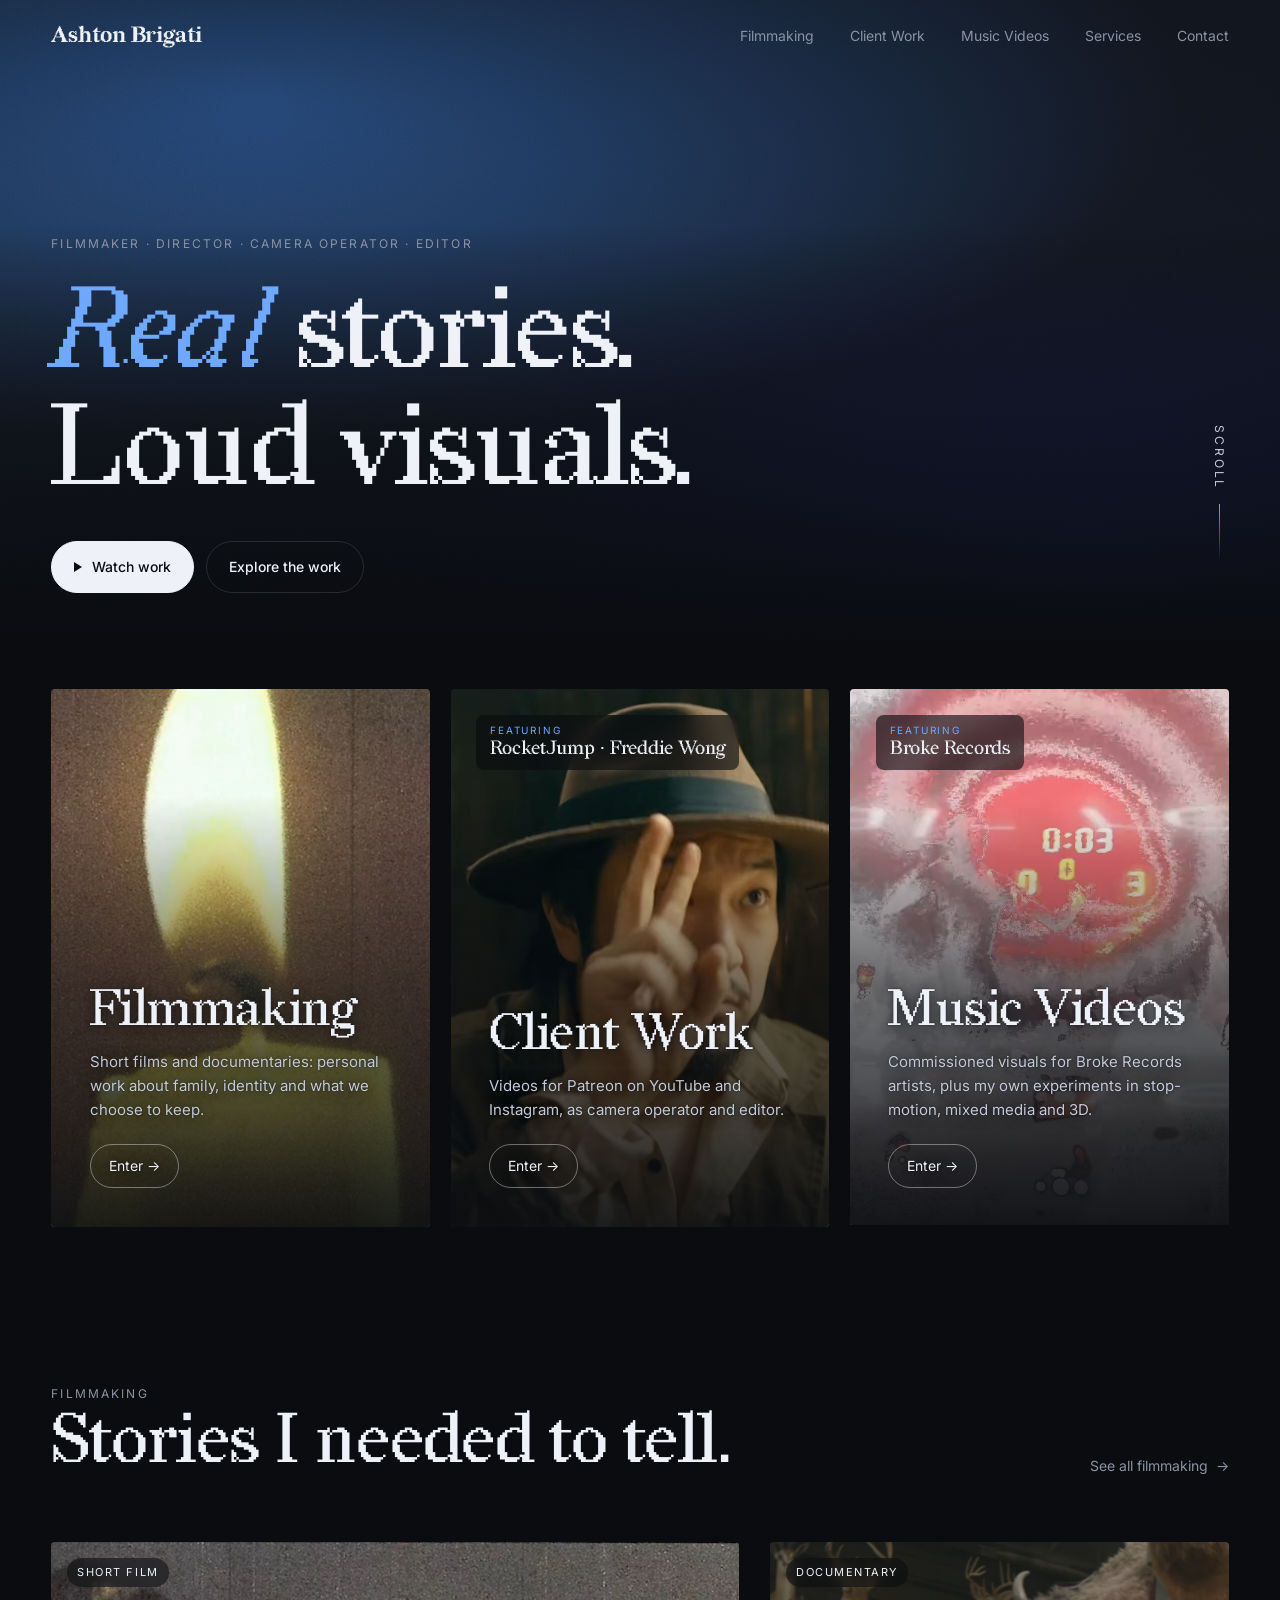
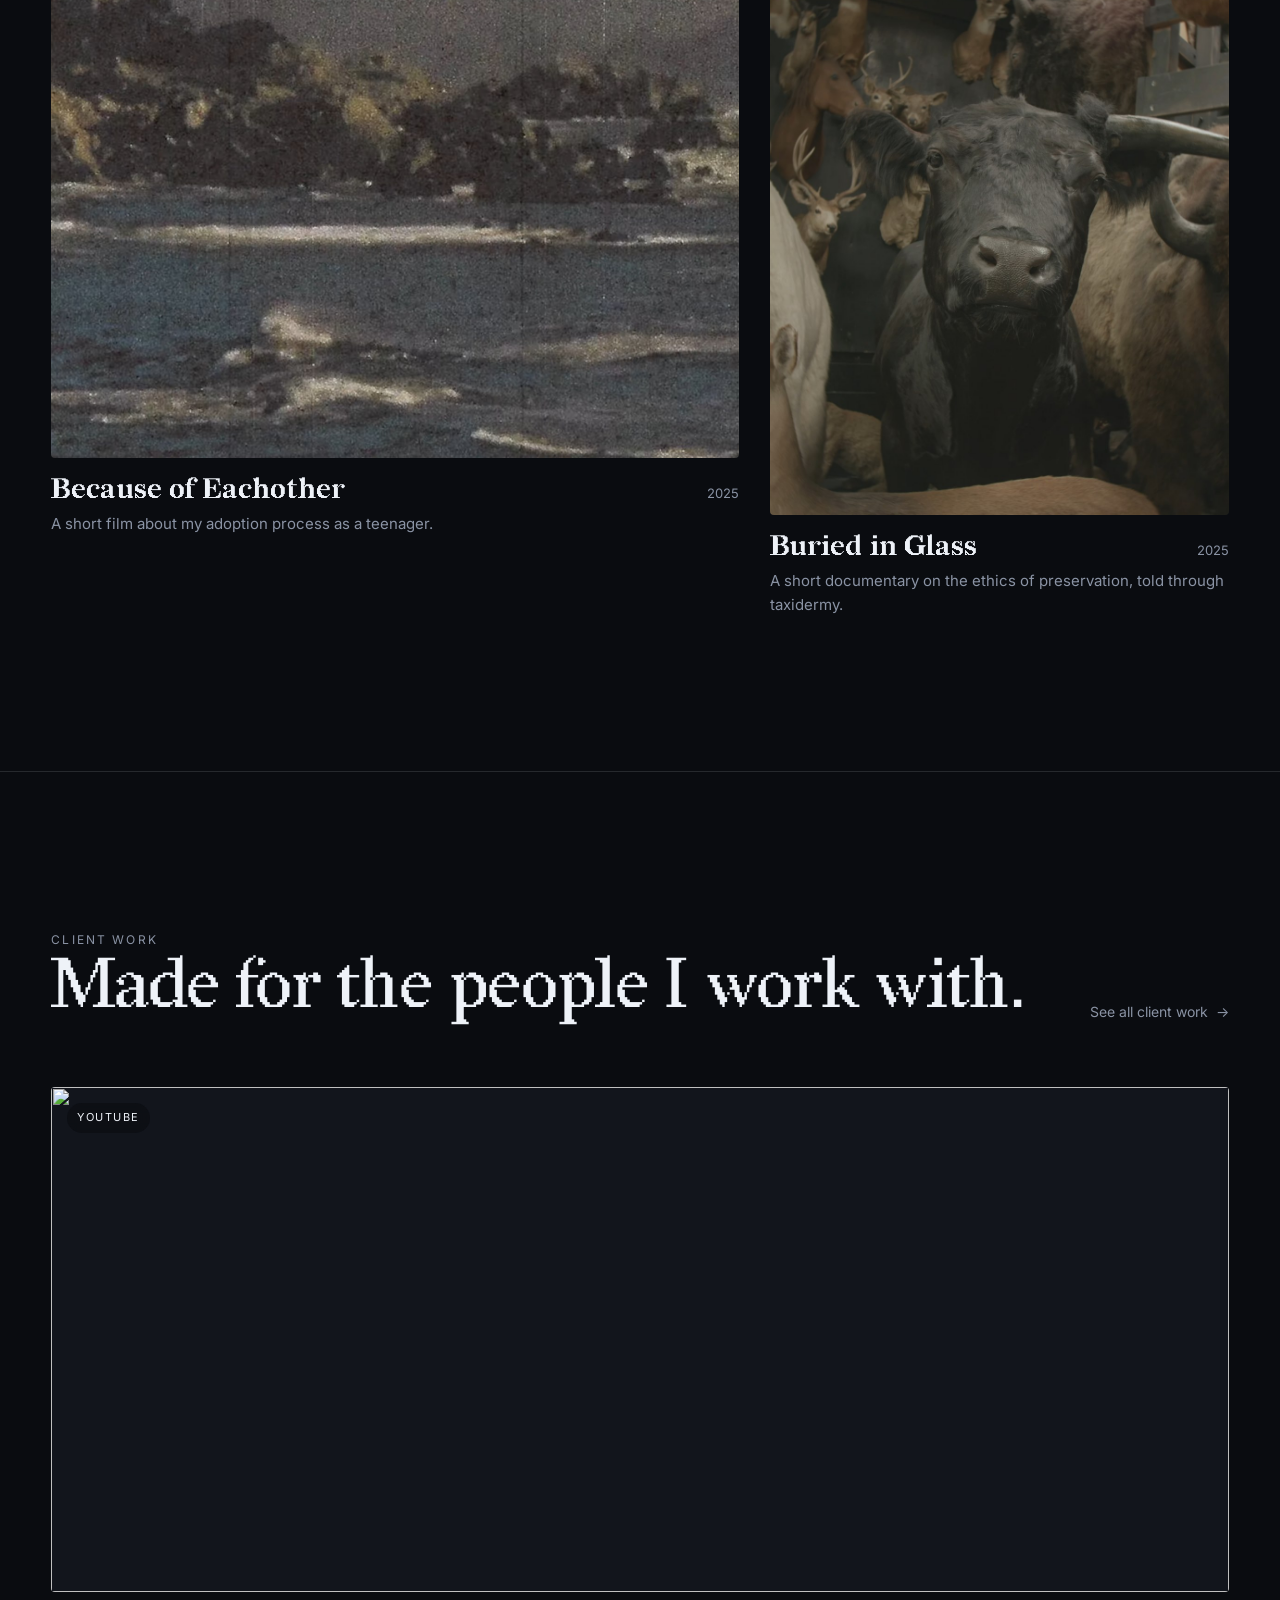
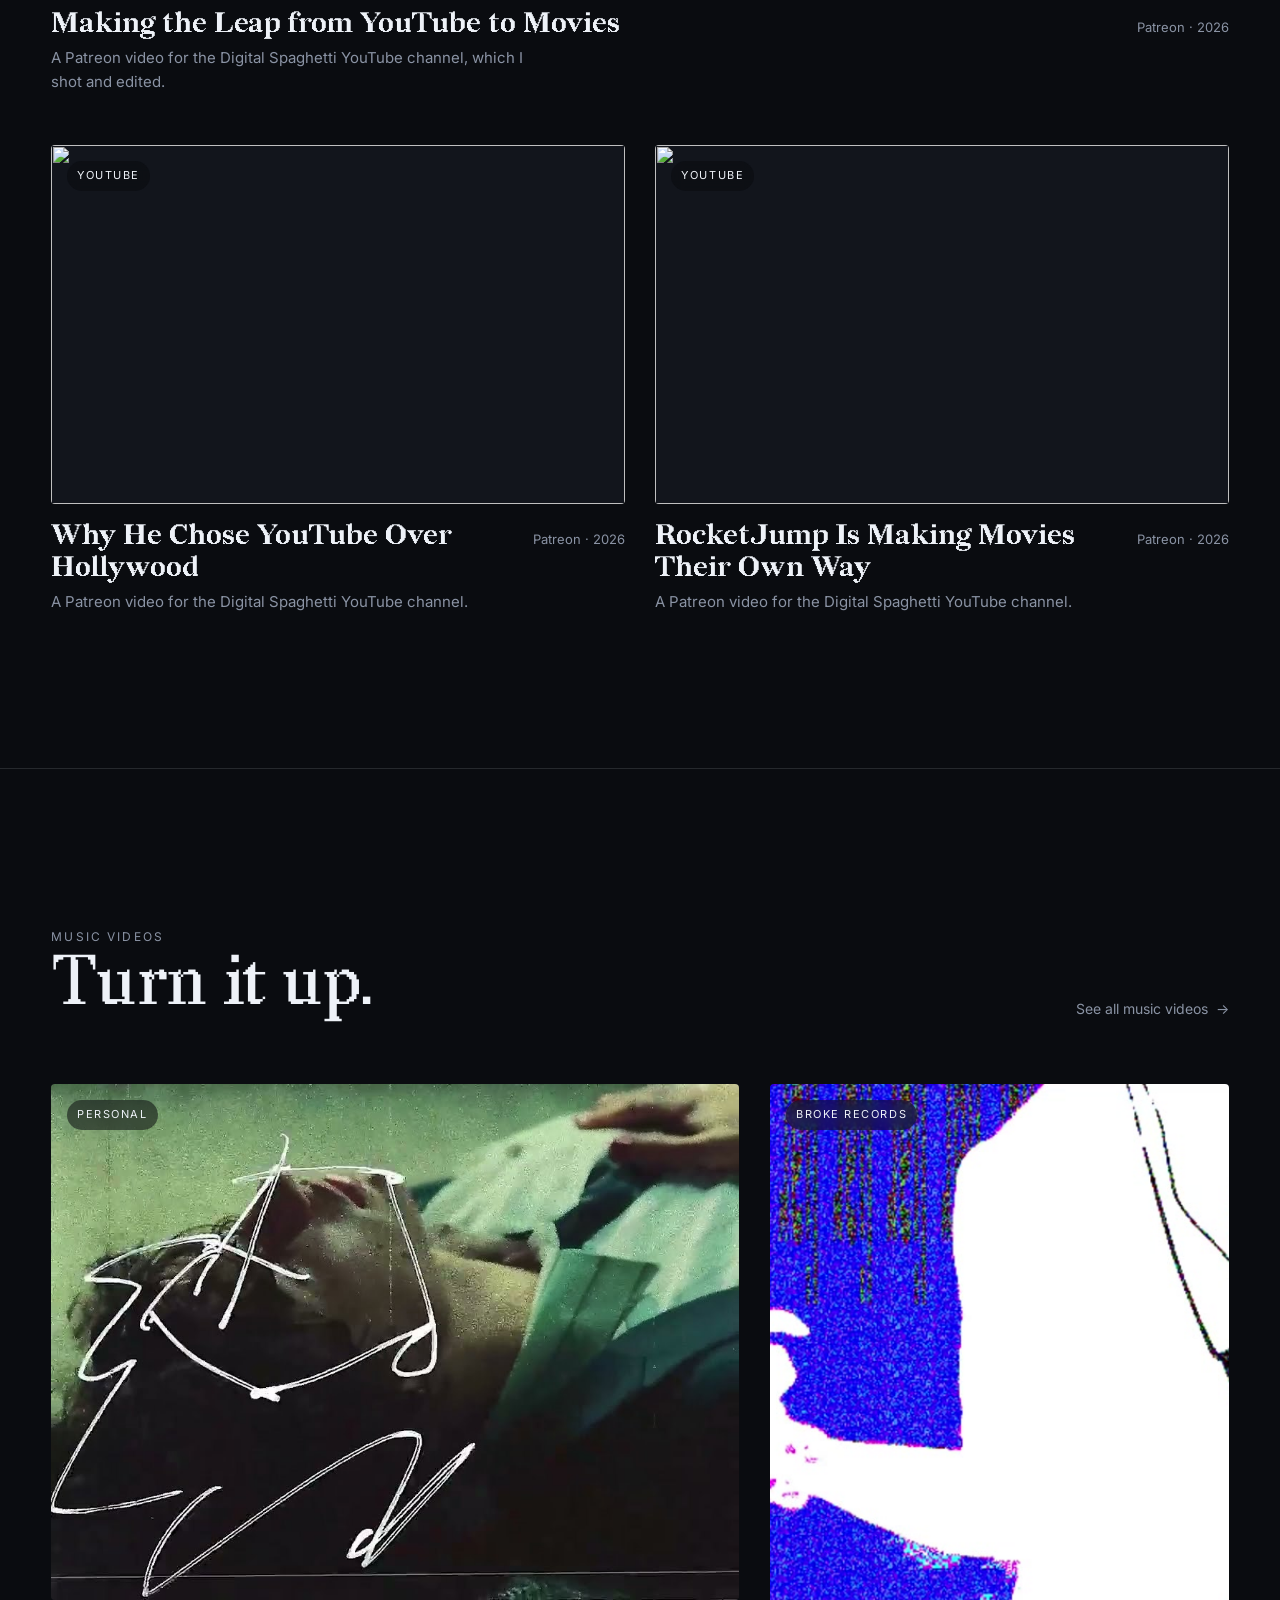
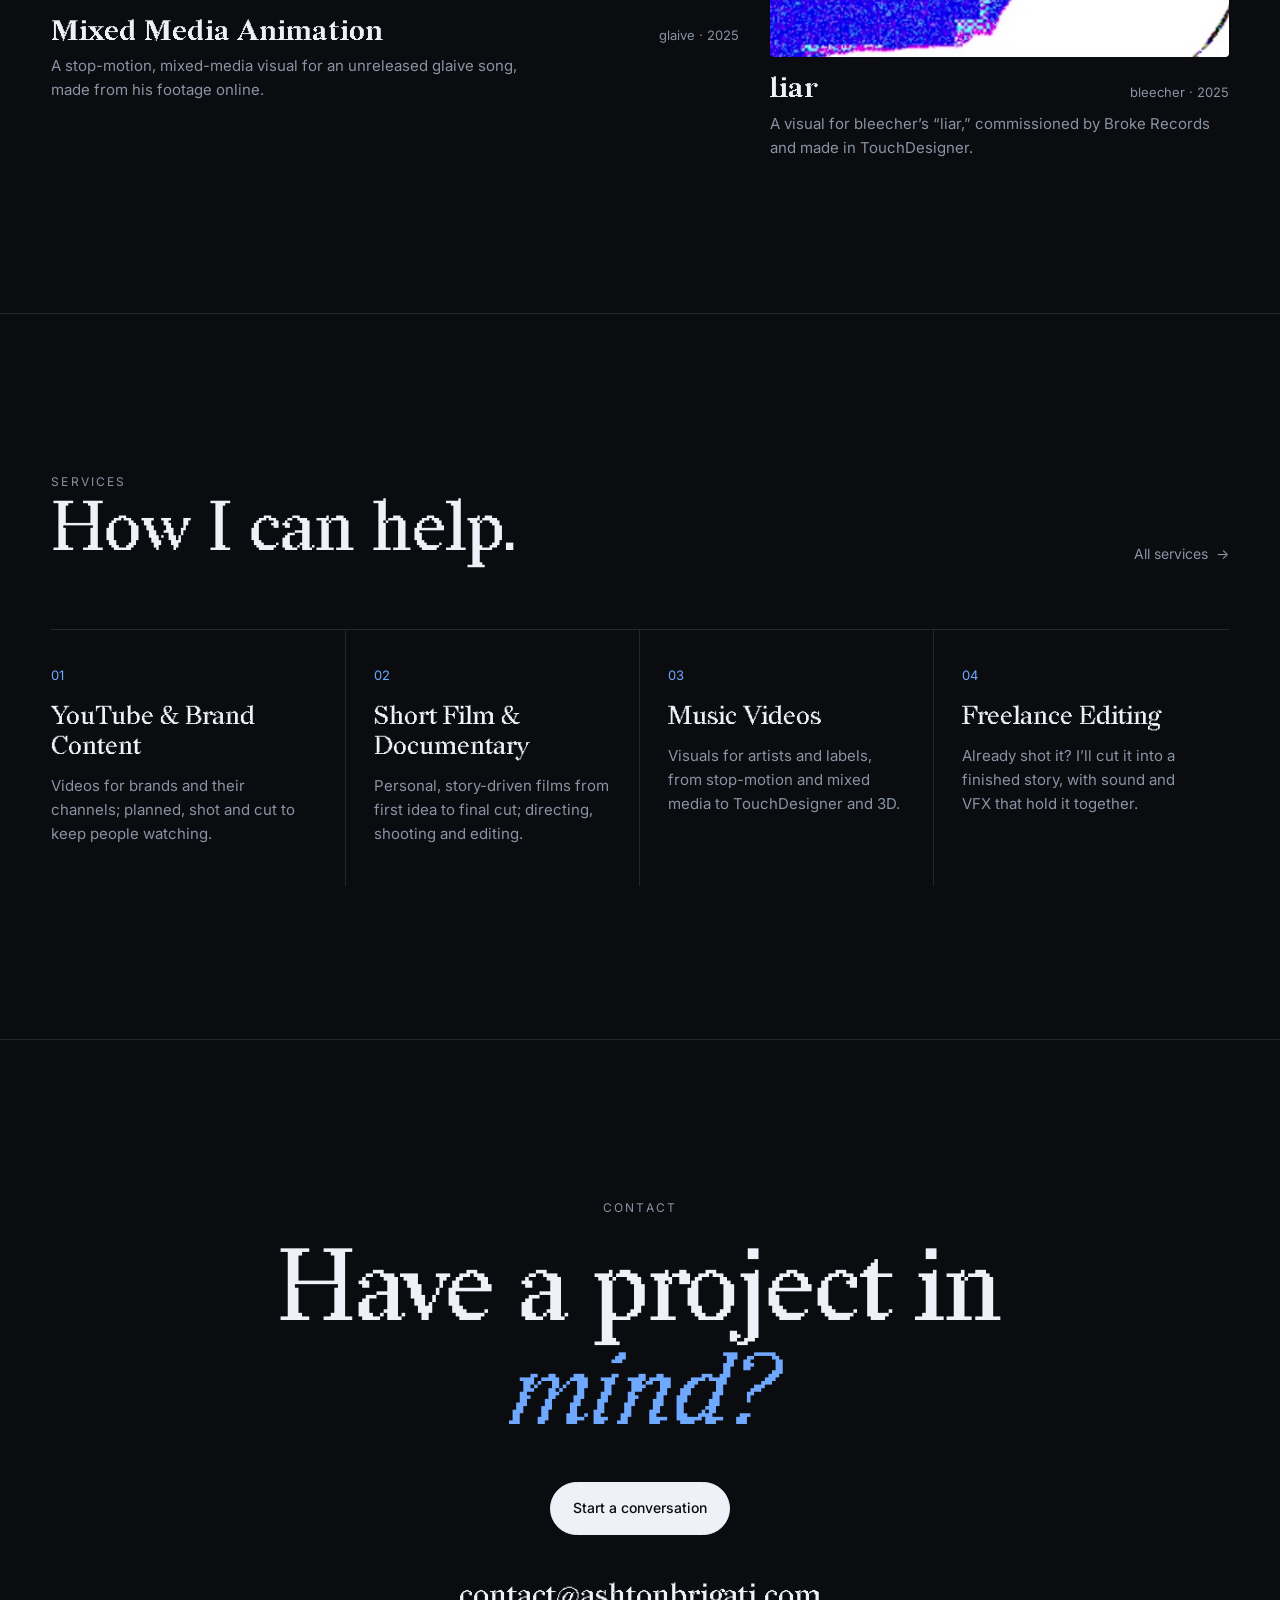
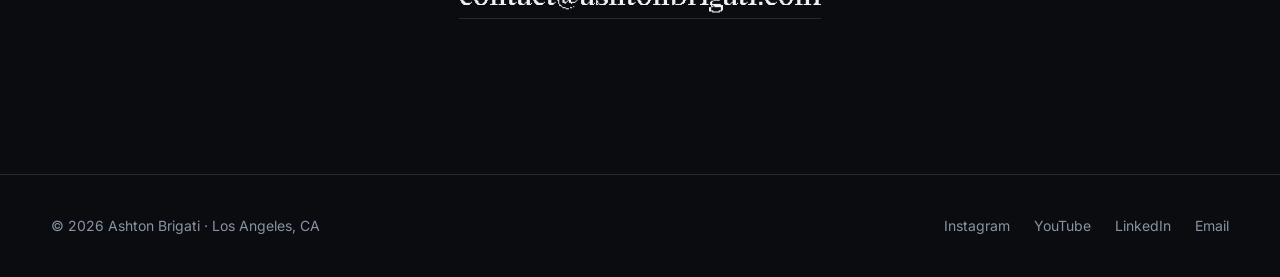
==== index.html @ 66c7b264 "Home Turn it up section: liar replaces Doritos & Fritos Co-Authored-By: Claude Opus 5.5 <noreply@ant" ====
<!DOCTYPE html>
<html lang="en">
<head>
  <meta charset="utf-8">
  <meta name="viewport" content="width=device-width, initial-scale=1">
  <link rel="icon" type="image/png" sizes="32x32" href="favicon-32.png?v=2">
  <link rel="icon" type="image/png" sizes="48x48" href="favicon-48.png?v=2">
  <link rel="apple-touch-icon" href="apple-touch-icon.png?v=2">
  <title>Ashton Brigati | Filmmaker</title>
  <meta name="description" content="Ashton Brigati is a Los Angeles filmmaker, director and editor making short films, documentaries, music videos and video work for Patreon.">
  <link rel="canonical" href="https://ashtonbrigati.com/">
  <meta property="og:type" content="website">
  <meta property="og:site_name" content="Ashton Brigati">
  <meta property="og:title" content="Ashton Brigati | Filmmaker">
  <meta property="og:description" content="Los Angeles filmmaker, director and editor. Short films, documentaries, music videos and video work for Patreon.">
  <meta property="og:url" content="https://ashtonbrigati.com/">
  <meta property="og:image" content="https://ashtonbrigati.com/media/thumbs/filmmaking-cover.jpg">
  <meta name="twitter:card" content="summary_large_image">
  <script type="application/ld+json">
  {
    "@context": "https://schema.org",
    "@type": "Person",
    "name": "Ashton Brigati",
    "url": "https://ashtonbrigati.com/",
    "image": "https://ashtonbrigati.com/media/thumbs/filmmaking-cover.jpg",
    "jobTitle": "Filmmaker",
    "description": "Los Angeles filmmaker, director, camera operator and editor.",
    "address": { "@type": "PostalAddress", "addressLocality": "Los Angeles", "addressRegion": "CA" },
    "email": "mailto:contact@ashtonbrigati.com",
    "sameAs": [
      "https://www.instagram.com/_aaaaaaaaaarb/",
      "https://www.youtube.com/@hhttps_who",
      "https://www.linkedin.com/in/ashton-brigati-91a95b249/"
    ]
  }
  </script>
  <link rel="preconnect" href="https://fonts.googleapis.com">
  <link rel="preconnect" href="https://fonts.gstatic.com" crossorigin>
  <link href="https://fonts.googleapis.com/css2?family=Inter:wght@400;500&display=swap" rel="stylesheet">
  <link rel="preload" href="fonts/Redaction35-Regular.ttf" as="font" type="font/ttf" crossorigin>
  <link rel="stylesheet" href="css/site.css?v=13">
</head>
<body data-page="home">
  <div id="site-header"></div>

  <section class="hero">
    <div class="hero-media"><div class="ph" style="--h:215"></div></div>
    <div class="wrap hero-inner">
      <span class="eyebrow" id="hero-tagline"></span>
      <h1 class="display"><em>Real</em> stories. Loud visuals.</h1>
      <div class="hero-actions">
        <a class="btn btn-solid" href="filmmaking.html"><span class="play"></span> Watch work</a>
        <a class="btn" href="#paths">Explore the work</a>
      </div>
    </div>
    <span class="hero-scroll">Scroll</span>
  </section>

  <section id="paths-wrap">
    <div class="wrap paths" id="paths"></div>
  </section>

  <div id="previews"></div>

  <section class="section services-band">
    <div class="wrap">
      <div class="section-head reveal">
        <div>
          <span class="eyebrow">Services</span>
          <h2 class="display">How I can help.</h2>
        </div>
        <a class="link-arrow" href="services.html">All services <span>→</span></a>
      </div>
      <div class="svc-list" id="svc-list"></div>
    </div>
  </section>

  <section class="section cta">
    <div class="wrap reveal">
      <span class="eyebrow">Contact</span>
      <h2 class="display">Have a project in <em>mind?</em></h2>
      <div class="hero-actions" style="justify-content:center;margin-bottom:36px">
        <a class="btn btn-solid" href="contact.html">Start a conversation</a>
      </div>
      <a class="mail" data-email></a>
    </div>
  </section>

  <div id="site-footer"></div>
  <script src="js/content.js?v=13"></script>
  <script src="js/site.js?v=13"></script>
</body>
</html>
---- css/site.css ----
/* ---------- Fonts ---------- */
@font-face { font-family: "Redaction"; src: url("../fonts/Redaction35-Regular.ttf") format("truetype"); font-weight: 400; font-style: normal; font-display: swap; }
@font-face { font-family: "Redaction"; src: url("../fonts/Redaction35-Bold.ttf") format("truetype"); font-weight: 700; font-style: normal; font-display: swap; }
@font-face { font-family: "Redaction"; src: url("../fonts/Redaction35-Italic.ttf") format("truetype"); font-weight: 400; font-style: italic; font-display: swap; }

/* ---------- Tokens ---------- */
:root {
  --bg: #0a0c10;
  --bg-2: #12151c;
  --text: #eef2f8;
  --muted: #8a93a4;
  --line: rgba(238, 242, 248, 0.12);
  --accent: #6fa8ff;
  --display: "Redaction", Georgia, serif;
  --sans: "Inter", system-ui, -apple-system, "Segoe UI", sans-serif;
  --gutter: clamp(16px, 4vw, 56px);
  --max: 1440px;
  --ease: cubic-bezier(.2, .7, .2, 1);
}

*, *::before, *::after { box-sizing: border-box; }
html { scroll-behavior: smooth; }
body {
  margin: 0;
  background: var(--bg);
  color: var(--text);
  font-family: var(--sans);
  font-size: 16px;
  line-height: 1.6;
  -webkit-font-smoothing: antialiased;
}
img, video, iframe { display: block; max-width: 100%; }
a { color: inherit; text-decoration: none; }
button { font: inherit; color: inherit; background: none; border: 0; cursor: pointer; }
::selection { background: var(--accent); color: var(--bg); }

.wrap { max-width: var(--max); margin: 0 auto; padding: 0 var(--gutter); }
.eyebrow { font-size: 12px; letter-spacing: .18em; text-transform: uppercase; color: var(--muted); }
.display { font-family: var(--display); font-weight: 400; line-height: 1.02; letter-spacing: -0.01em; margin: 0; }
.display em { font-style: italic; color: var(--accent); }

/* ---------- Header ---------- */
.site-header {
  position: fixed; inset: 0 0 auto 0; z-index: 50;
  transition: background .3s var(--ease), border-color .3s var(--ease);
  border-bottom: 1px solid transparent;
}
.site-header.scrolled { background: rgba(10,12,16,.85); backdrop-filter: blur(12px); border-color: var(--line); }
.site-header .wrap { display: flex; align-items: center; justify-content: space-between; height: 72px; }
.logo { font-family: var(--display); font-weight: 700; font-size: 22px; letter-spacing: -0.01em; }
.nav { display: flex; gap: 36px; font-size: 14px; }
.nav a { color: var(--muted); transition: color .2s; position: relative; }
.nav a:hover, .nav a[aria-current="page"] { color: var(--text); }
.nav a[aria-current="page"]::after { content: ""; position: absolute; left: 0; right: 0; bottom: -6px; height: 1px; background: var(--text); }
.menu-btn { display: none; width: 40px; height: 40px; position: relative; }
.menu-btn span { position: absolute; left: 10px; right: 10px; height: 1.5px; background: var(--text); transition: transform .3s var(--ease); }
.menu-btn span:first-child { top: 16px; } .menu-btn span:last-child { top: 23px; }
.menu-open .menu-btn span:first-child { transform: translateY(3.5px) rotate(45deg); }
.menu-open .menu-btn span:last-child { transform: translateY(-3.5px) rotate(-45deg); }

@media (max-width: 760px) {
  .menu-btn { display: block; }
  .nav {
    position: fixed; inset: 72px 0 auto 0; flex-direction: column; gap: 0;
    background: var(--bg); border-bottom: 1px solid var(--line);
    padding: 8px var(--gutter) 24px; font-size: 28px; font-family: var(--display);
    transform: translateY(-8px); opacity: 0; pointer-events: none; transition: .25s var(--ease);
  }
  .nav a { padding: 10px 0; color: var(--text); }
  .nav a[aria-current="page"]::after { display: none; }
  .menu-open .nav { transform: none; opacity: 1; pointer-events: auto; }
  .menu-open .site-header { background: var(--bg); }
}

/* ---------- Buttons ---------- */
.btn {
  display: inline-flex; align-items: center; gap: 10px;
  padding: 14px 22px; border-radius: 999px; font-size: 14px; font-weight: 500;
  border: 1px solid var(--line); transition: background .2s, color .2s, border-color .2s;
}
.btn:hover { border-color: var(--text); }
.btn-solid { background: var(--text); color: var(--bg); border-color: var(--text); }
.btn-solid:hover { background: var(--accent); border-color: var(--accent); }
.btn .play { width: 0; height: 0; border-left: 8px solid currentColor; border-top: 5px solid transparent; border-bottom: 5px solid transparent; }
.link-arrow { display: inline-flex; gap: 8px; align-items: center; font-size: 14px; color: var(--muted); transition: color .2s, gap .2s; }
.link-arrow:hover { color: var(--text); gap: 12px; }

/* ---------- Hero ---------- */
.hero { position: relative; min-height: 100svh; display: flex; align-items: flex-end; overflow: hidden; }
.hero-media { position: absolute; inset: 0; }
.hero-media video { width: 100%; height: 100%; object-fit: cover; }
.hero-media .ph { position: absolute; inset: 0; }
.hero::after {
  content: ""; position: absolute; inset: 0;
  background: linear-gradient(180deg, rgba(10,12,16,.35) 0%, rgba(10,12,16,0) 35%, rgba(10,12,16,.55) 70%, var(--bg) 100%);
}
.hero-inner { position: relative; z-index: 1; width: 100%; padding-bottom: clamp(48px, 9vh, 104px); }
.hero h1 { font-size: clamp(48px, 9vw, 148px); max-width: 12ch; margin: 18px 0 32px; }
.hero-actions { display: flex; gap: 12px; flex-wrap: wrap; }
.hero-scroll { position: absolute; right: var(--gutter); bottom: clamp(48px, 9vh, 104px); z-index: 1; writing-mode: vertical-rl; font-size: 11px; letter-spacing: .2em; text-transform: uppercase; color: var(--muted); }

/* ---------- Placeholder art (used until real thumbnails are added) ---------- */
.ph {
  --h: 210;
  background:
    radial-gradient(120% 90% at 20% 15%, hsl(var(--h) 55% 38% / .9), transparent 60%),
    radial-gradient(90% 80% at 85% 90%, hsl(calc(var(--h) + 18) 50% 20%), transparent 65%),
    linear-gradient(160deg, hsl(var(--h) 30% 14%), hsl(calc(var(--h) + 20) 25% 7%));
}
.ph::after {
  content: ""; position: absolute; inset: 0; opacity: .22; mix-blend-mode: overlay;
  background-image: url("data:image/svg+xml,%3Csvg xmlns='http://www.w3.org/2000/svg' width='160' height='160'%3E%3Cfilter id='n'%3E%3CfeTurbulence type='fractalNoise' baseFrequency='.9' numOctaves='2' stitchTiles='stitch'/%3E%3C/filter%3E%3Crect width='100%25' height='100%25' filter='url(%23n)'/%3E%3C/svg%3E");
}
.hero-media .ph { animation: drift 18s ease-in-out infinite alternate; transform-origin: 30% 30%; }
@keyframes drift { to { transform: scale(1.12) translate(-2%, 1%); } }

/* ---------- Sections ---------- */
.section { padding: clamp(80px, 12vw, 160px) 0; }
.section-head { display: flex; justify-content: space-between; align-items: flex-end; gap: 24px; margin-bottom: clamp(32px, 5vw, 64px); flex-wrap: wrap; }
.section-head h2 { font-size: clamp(36px, 5.5vw, 80px); }

/* ---------- Work grid (home) ---------- */
.work-grid { display: grid; grid-template-columns: repeat(2, 1fr); gap: clamp(32px, 4vw, 56px) clamp(16px, 2.4vw, 32px); }
.work-grid .card:first-child { grid-column: 1 / -1; }
.work-grid .card:first-child .card-media { aspect-ratio: 21 / 9; }
@media (max-width: 760px) {
  .work-grid { grid-template-columns: 1fr; }
  .work-grid .card:first-child .card-media { aspect-ratio: 16 / 9; }
}
.card { display: block; }
.card-media { position: relative; aspect-ratio: 16 / 10; overflow: hidden; border-radius: 4px; background: var(--bg-2); }
.card-media > img, .card-media > video, .card-media > .ph { position: absolute; inset: 0; width: 100%; height: 100%; object-fit: cover; transition: transform .9s var(--ease), opacity .4s; }
.card-media > video { opacity: 0; }
.card:hover .card-media > img, .card:hover .card-media > .ph { transform: scale(calc(var(--z, 1) * 1.04)); }
.card:hover .card-media > video.ready { opacity: 1; }
.card-tag {
  position: absolute; left: 16px; top: 16px; z-index: 2;
  font-size: 11px; letter-spacing: .14em; text-transform: uppercase;
  padding: 6px 10px; border-radius: 999px; background: rgba(10,12,16,.55); backdrop-filter: blur(6px);
}
.card-view {
  position: absolute; right: 16px; bottom: 16px; z-index: 2; font-size: 13px;
  padding: 8px 14px; border-radius: 999px; background: var(--text); color: var(--bg);
  opacity: 0; transform: translateY(8px); transition: .35s var(--ease);
}
.card:hover .card-view, .card:focus-visible .card-view { opacity: 1; transform: none; }
.card-info { display: flex; justify-content: space-between; gap: 16px; align-items: baseline; padding-top: 16px; }
.card-title { font-family: var(--display); font-size: clamp(22px, 2.2vw, 30px); line-height: 1.15; margin: 0; }
.card-meta { font-size: 13px; color: var(--muted); white-space: nowrap; }
.card-summary { color: var(--muted); font-size: 15px; margin: 6px 0 0; max-width: 56ch; }

/* ---------- Commercial / Filmmaking doorways (home) ---------- */
.paths { display: grid; grid-template-columns: 1fr 1fr; gap: clamp(12px, 1.6vw, 24px); padding-top: clamp(24px, 4vw, 48px); }
.path { position: relative; display: flex; align-items: flex-end; min-height: clamp(360px, 52vw, 640px); overflow: hidden; border-radius: 4px; background: var(--bg-2); isolation: isolate; }
.path > img, .path > .ph { position: absolute; inset: 0; width: 100%; height: 100%; object-fit: cover; z-index: -2; transition: transform 1.1s var(--ease); }
.path::before { content: ""; position: absolute; inset: 0; z-index: -1; background: linear-gradient(180deg, rgba(10,12,16,0) 30%, rgba(10,12,16,.85) 100%); transition: background .4s; }
.path:hover > img, .path:hover > .ph { transform: scale(1.05); }
.path-body { padding: clamp(24px, 3vw, 44px); }
.path h2 { font-size: clamp(44px, 6.5vw, 104px); margin: 10px 0 14px; }
.path p { color: #c3cad6; margin: 0 0 22px; max-width: 40ch; }
.path-go { display: inline-block; font-size: 14px; padding: 10px 18px; border-radius: 999px; border: 1px solid rgba(238,242,248,.4); transition: .3s var(--ease); }
.path:hover .path-go { background: var(--text); color: var(--bg); border-color: var(--text); }
@media (max-width: 760px) { .paths { grid-template-columns: 1fr; } .path { min-height: 380px; } }
.preview + .preview { border-top: 1px solid var(--line); }
.empty { color: var(--muted); padding: 64px 0; }

/* ---------- Cross-link between sections ---------- */
.cross { display: block; border-top: 1px solid var(--line); }
.cross .display { font-size: clamp(56px, 11vw, 176px); margin: 14px 0 20px; transition: color .3s; }
.cross .display em { font-style: normal; display: inline-block; transition: transform .4s var(--ease); }
.cross:hover .display { color: var(--accent); }
.cross:hover .display em { transform: translateX(16px); }
.cross p { color: var(--muted); max-width: 52ch; margin: 0; font-size: 17px; }

/* ---------- Services teaser ---------- */
.services-band { border-top: 1px solid var(--line); }
.svc-list { display: grid; grid-template-columns: repeat(3, 1fr); border-top: 1px solid var(--line); }
.svc { padding: 32px 28px 40px 0; border-right: 1px solid var(--line); }
.svc + .svc { padding-left: 28px; }
.svc:last-child { border-right: 0; }
.svc .num { font-size: 13px; color: var(--accent); }
.svc h3 { font-family: var(--display); font-weight: 400; font-size: 26px; line-height: 1.15; margin: 14px 0 12px; }
.svc p { color: var(--muted); margin: 0; font-size: 15px; }
@media (max-width: 820px) {
  .svc-list { grid-template-columns: 1fr; }
  .svc, .svc + .svc { padding: 28px 0; border-right: 0; }
  .svc + .svc { border-top: 1px solid var(--line); }
}

/* ---------- CTA ---------- */
.cta { text-align: center; border-top: 1px solid var(--line); }
.cta h2 { font-size: clamp(44px, 8vw, 128px); margin: 18px auto 36px; max-width: 14ch; }
.cta .mail { font-family: var(--display); font-size: clamp(20px, 2.4vw, 32px); border-bottom: 1px solid var(--line); padding-bottom: 4px; transition: border-color .2s, color .2s; }
.cta .mail:hover { color: var(--accent); border-color: var(--accent); }

/* ---------- Footer ---------- */
.site-footer { border-top: 1px solid var(--line); padding: 40px 0; font-size: 14px; color: var(--muted); }
.site-footer .wrap { display: flex; justify-content: space-between; gap: 24px; flex-wrap: wrap; }
.site-footer .socials { display: flex; gap: 24px; }
.site-footer a:hover { color: var(--text); }

/* ---------- Page header (inner pages) ---------- */
.page-head { padding: clamp(140px, 20vw, 220px) 0 clamp(40px, 6vw, 72px); }
.page-head h1 { font-size: clamp(56px, 11vw, 176px); margin-top: 16px; }
.page-head .lede { max-width: 52ch; color: var(--muted); font-size: clamp(17px, 1.5vw, 20px); margin: 28px 0 0; }

/* ---------- Work page ---------- */
.filters { display: flex; gap: 8px; flex-wrap: wrap; padding-bottom: 32px; border-bottom: 1px solid var(--line); }
.chip { padding: 9px 16px; border-radius: 999px; border: 1px solid var(--line); font-size: 13px; color: var(--muted); transition: .2s; }
.chip:hover { color: var(--text); border-color: var(--muted); }
.chip[aria-pressed="true"] { background: var(--text); color: var(--bg); border-color: var(--text); }
.chip .count { opacity: .55; margin-left: 4px; }

.project {
  display: grid; grid-template-columns: minmax(0, 7fr) minmax(0, 5fr); gap: clamp(24px, 4vw, 64px);
  padding: clamp(48px, 7vw, 96px) 0; border-bottom: 1px solid var(--line); scroll-margin-top: 72px;
}
.project[hidden] { display: none; }
.project.flash .project-media { outline: 1px solid var(--accent); outline-offset: 8px; }
.project-media { position: relative; aspect-ratio: 16 / 9; overflow: hidden; border-radius: 4px; background: var(--bg-2); cursor: pointer; transition: outline-offset .4s; }
.project-media > img, .project-media > .ph { position: absolute; inset: 0; width: 100%; height: 100%; object-fit: cover; transition: transform .9s var(--ease); }
.project-media:hover > img, .project-media:hover > .ph { transform: scale(calc(var(--z, 1) * 1.03)); }
.play-badge {
  position: absolute; left: 50%; top: 50%; transform: translate(-50%, -50%); z-index: 2;
  width: 76px; height: 76px; border-radius: 50%; background: rgba(238,242,248,.92);
  display: grid; place-items: center; transition: transform .3s var(--ease);
}
.play-badge::before { content: ""; margin-left: 5px; border-left: 16px solid var(--bg); border-top: 10px solid transparent; border-bottom: 10px solid transparent; }
.project-media:hover .play-badge { transform: translate(-50%, -50%) scale(1.08); }
.project-num { font-size: 13px; color: var(--accent); }
.project h2 { font-family: var(--display); font-weight: 400; font-size: clamp(32px, 3.6vw, 56px); line-height: 1.05; margin: 10px 0 24px; }
.project dl { display: grid; grid-template-columns: auto 1fr; gap: 6px 24px; margin: 0 0 28px; padding: 18px 0; border-top: 1px solid var(--line); border-bottom: 1px solid var(--line); font-size: 14px; }
.project dt { color: var(--muted); }
.project dd { margin: 0; }
.project-desc p { color: #c3cad6; margin: 0 0 14px; max-width: 60ch; }
@media (max-width: 900px) { .project { grid-template-columns: 1fr; } }

/* ---------- Services page ---------- */
.svc-rows { border-top: 1px solid var(--line); }
.svc-row { display: grid; grid-template-columns: 80px minmax(0, 5fr) minmax(0, 4fr); gap: clamp(16px, 3vw, 48px); padding: clamp(36px, 5vw, 64px) 0; border-bottom: 1px solid var(--line); }
.svc-row .num { color: var(--accent); font-size: 14px; padding-top: 10px; }
.svc-row h2 { font-family: var(--display); font-weight: 400; font-size: clamp(30px, 3.4vw, 52px); line-height: 1.05; margin: 0 0 16px; }
.svc-row p { color: var(--muted); margin: 0; max-width: 48ch; font-size: 17px; }
.svc-row ul { list-style: none; margin: 0; padding: 0; }
.svc-row li { padding: 12px 0; border-bottom: 1px solid var(--line); font-size: 15px; }
.svc-row li:first-child { padding-top: 6px; }
@media (max-width: 760px) { .svc-row { grid-template-columns: 1fr; } .svc-row .num { padding: 0; } }

.process { display: grid; grid-template-columns: repeat(3, 1fr); gap: clamp(24px, 3vw, 48px); }
.process h3 { font-family: var(--display); font-weight: 400; font-size: 30px; margin: 12px 0 10px; }
.process p { color: var(--muted); margin: 0; }
.process .step { padding-top: 24px; border-top: 1px solid var(--line); }
@media (max-width: 760px) { .process { grid-template-columns: 1fr; } }

/* ---------- Contact page ---------- */
.contact-grid { display: grid; grid-template-columns: minmax(0, 5fr) minmax(0, 7fr); gap: clamp(40px, 6vw, 96px); padding-bottom: clamp(80px, 10vw, 140px); }
.contact-info .eyebrow { display: block; }
.contact-info .big-mail { font-family: var(--display); font-size: clamp(22px, 2.2vw, 32px); display: inline-block; overflow-wrap: anywhere; border-bottom: 1px solid var(--line); margin: 12px 0 40px; transition: color .2s; }
.contact-info .big-mail:hover { color: var(--accent); }
.contact-info ul { list-style: none; padding: 0; margin: 12px 0 40px; }
.contact-info li a { display: flex; justify-content: space-between; padding: 14px 0; border-bottom: 1px solid var(--line); transition: color .2s; }
.contact-info li a:hover { color: var(--accent); }
.form { display: grid; grid-template-columns: 1fr 1fr; gap: 28px 24px; }
.field { display: flex; flex-direction: column; gap: 8px; }
.field.full { grid-column: 1 / -1; }
.field label { font-size: 12px; letter-spacing: .14em; text-transform: uppercase; color: var(--muted); }
.field input, .field select, .field textarea {
  font: inherit; color: var(--text); background: transparent; border: 0; border-bottom: 1px solid var(--line);
  padding: 10px 0 12px; border-radius: 0; outline: none; transition: border-color .2s;
}
.field select { appearance: none; background-image: linear-gradient(45deg, transparent 50%, var(--muted) 50%), linear-gradient(135deg, var(--muted) 50%, transparent 50%); background-position: calc(100% - 10px) 50%, calc(100% - 5px) 50%; background-size: 5px 5px; background-repeat: no-repeat; }
.field select option { background: var(--bg-2); }
.field textarea { min-height: 140px; resize: vertical; }
.field input:focus, .field select:focus, .field textarea:focus { border-color: var(--text); }
.form .btn { justify-self: start; }
.form-note { grid-column: 1 / -1; font-size: 13px; color: var(--muted); margin: 0; }
@media (max-width: 860px) { .contact-grid { grid-template-columns: 1fr; } }
@media (max-width: 520px) { .form { grid-template-columns: 1fr; } }

/* ---------- Lightbox ---------- */
.lightbox { position: fixed; inset: 0; z-index: 100; background: rgba(5,7,10,.94); display: grid; place-items: center; padding: var(--gutter); opacity: 0; pointer-events: none; transition: opacity .3s var(--ease); }
.lightbox.open { opacity: 1; pointer-events: auto; }
.lightbox-frame { width: min(1200px, 100%); aspect-ratio: 16 / 9; background: #000; position: relative; }
.lightbox-frame iframe, .lightbox-frame video { position: absolute; inset: 0; width: 100%; height: 100%; border: 0; }
.lightbox-empty { position: absolute; inset: 0; display: grid; place-items: center; text-align: center; color: var(--muted); }
.lightbox-empty strong { display: block; font-family: var(--display); font-weight: 400; font-size: 32px; color: var(--text); margin-bottom: 6px; }
.lightbox-close { position: absolute; top: 20px; right: var(--gutter); font-size: 14px; color: var(--muted); padding: 10px; }
.lightbox-close:hover { color: var(--text); }
.lightbox-title { position: absolute; left: var(--gutter); top: 28px; font-family: var(--display); font-size: 20px; }

/* ---------- Reveal on scroll ---------- */
.reveal { opacity: 0; transform: translateY(24px); transition: opacity .9s var(--ease), transform .9s var(--ease); }
.reveal.in { opacity: 1; transform: none; }
@media (prefers-reduced-motion: reduce) {
  html { scroll-behavior: auto; }
  .reveal { opacity: 1; transform: none; transition: none; }
  .hero-media .ph { animation: none; }
}

/* ---------- Preview grids with fewer projects ---------- */
/* Two projects: the highlight sits larger on the left, the second beside it. */
.work-grid.n2 { grid-template-columns: 3fr 2fr; align-items: start; }
.work-grid.n2 .card:first-child { grid-column: auto; }
.work-grid.n2 .card:first-child .card-media { aspect-ratio: 4 / 3; }
.work-grid.n2 .card:last-child .card-media { aspect-ratio: 4 / 5; }
@media (max-width: 760px) {
  .work-grid.n2 { grid-template-columns: 1fr; }
  .work-grid.n2 .card .card-media { aspect-ratio: 16 / 9; }
}


/* ---------- YouTube hover preview on home cards ---------- */
/* The player sits underneath the still and is always "visible" to YouTube; hovering fades the still away. */
.card-media > .card-yt {
  position: absolute; left: 50%; top: 50%; transform: translate(-50%, -50%); z-index: 0; pointer-events: none;
}
.card-media > .card-yt iframe { width: 100%; height: 100%; max-width: none; border: 0; pointer-events: none; }
.card-media > img, .card-media > .ph { z-index: 1; }
.card:hover .card-media.yt-ready > img { opacity: 0; }

/* Optional per-project zoom on stills (thumbZoom in content.js), anchored on thumbPos. */
.card-media > img, .project-media > img { transform: scale(var(--z, 1)); transform-origin: var(--o, 50% 50%); }

/* Client Work: YouTube thumbnails carry text, so show them whole — two equal 16:9 cards. */
#client .work-grid.n2 { grid-template-columns: 1fr 1fr; }
#client .work-grid.n2 .card .card-media { aspect-ratio: 16 / 9; }
@media (max-width: 760px) { #client .work-grid.n2 { grid-template-columns: 1fr; } }

/* Vertical videos (Instagram reels) in the popup */
.lightbox-frame.vertical { width: min(440px, 100%); aspect-ratio: auto; height: min(86vh, 860px); background: #fff; border-radius: 6px; overflow: hidden; }

/* Vertical projects (reels): a tall 4:5 still in a narrower column, text centred beside it. */
.project.is-vertical { grid-template-columns: minmax(220px, 380px) minmax(0, 1fr); align-items: center; }
.project.is-vertical .project-media { aspect-ratio: 4 / 5; }
@media (max-width: 900px) {
  .project.is-vertical { grid-template-columns: 1fr; }
  .project.is-vertical .project-media { max-width: 420px; }
}

/* Label over a home-page panel's cover image (coverLabel in content.js) */
.path-label {
  position: absolute; top: clamp(16px, 2vw, 28px); left: clamp(16px, 2vw, 28px);
  display: flex; flex-direction: column; gap: 2px;
  padding: 10px 14px; border-radius: 8px;
  background: rgba(10,12,16,.62); backdrop-filter: blur(8px);
  font-family: var(--display); font-size: clamp(17px, 1.5vw, 22px); line-height: 1.15;
}
.path-label small { font-family: var(--sans); font-size: 10px; letter-spacing: .18em; text-transform: uppercase; color: var(--accent); }

/* ---------- Phone fixes ---------- */
@media (max-width: 760px) {
  /* Keep both cards in a two-project grid at 16:9 (the desktop :last-child 4:5 rule was winning). */
  .work-grid.n2 .card:first-child .card-media,
  .work-grid.n2 .card:last-child .card-media { aspect-ratio: 16 / 9; }
  /* The vertical "Scroll" label crowds the buttons on narrow screens. */
  .hero-scroll { display: none; }
  .hero .eyebrow { letter-spacing: .12em; font-size: 11px; }
  /* Bigger tap targets for small text links. */
  .link-arrow { padding: 10px 0; }
  .site-footer .socials { gap: 8px 20px; flex-wrap: wrap; }
  .site-footer .socials a { display: inline-block; padding: 10px 0; }
  .cta .mail { display: inline-block; padding: 8px 0 4px; }
}

/* ---------- Hero without a background video ---------- */
/* Until media/reel-loop.mp4 exists, the hero is a compact intro; it becomes full-screen once the video loads. */
.hero:not(.has-video) { min-height: 0; padding-top: clamp(150px, 18vw, 230px); }
.hero:not(.has-video) .hero-inner { padding-bottom: clamp(24px, 4vw, 48px); }
@media (max-width: 760px) {
  .hero:not(.has-video) { padding-top: 96px; }
  .hero:not(.has-video) .hero-inner { padding-bottom: 8px; }
  .hero:not(.has-video) h1 { margin: 12px 0 24px; }
}

/* Make the vertical "Scroll" cue easier to see on laptop/desktop. */
@media (min-width: 761px) { .hero-scroll { display: flex; align-items: center; gap: 14px; font-size: 12px; letter-spacing: .24em; color: #c3cad6; }
.hero-scroll::after { content: ""; width: 1px; height: 56px; background: linear-gradient(var(--accent), transparent); } }

/* TikTok videos in the popup */
.lightbox-frame.tiktok, .lightbox-frame.vertical.tiktok { background: #000; }

/* Three home-page panels (Filmmaking, Music Videos, Client Work) side by side on wider screens. */
@media (min-width: 761px) {
  .paths { grid-template-columns: repeat(3, 1fr); }
  .path { min-height: clamp(380px, 42vw, 600px); }
  .path h2 { font-size: clamp(34px, 4vw, 64px); }
  .path p { font-size: 15px; }
}
.path-body { text-shadow: 0 1px 14px rgba(10,12,16,.75), 0 0 2px rgba(10,12,16,.6); }

/* Four services on the home page: 4 across on wide screens, 2 across on tablets. */
@media (min-width: 1101px) { .svc-list { grid-template-columns: repeat(4, 1fr); } }
@media (min-width: 821px) and (max-width: 1100px) {
  .svc-list { grid-template-columns: repeat(2, 1fr); }
  .svc:nth-child(2n) { border-right: 0; }
  .svc:nth-child(odd) { padding-left: 0; }
  .svc:nth-child(n+3) { border-top: 1px solid var(--line); }
}
.path::before { background: linear-gradient(180deg, rgba(10,12,16,0) 20%, rgba(10,12,16,.55) 55%, rgba(10,12,16,.92) 100%); }

/* ---------- Thumbnail grid (Music Videos) ---------- */
.tile-grid { display: grid; grid-template-columns: repeat(3, minmax(0, 1fr)); gap: clamp(12px, 1.4vw, 20px); padding: clamp(32px, 4vw, 56px) 0 clamp(48px, 6vw, 88px); }
.tile[hidden] { display: none; }
.tile { scroll-margin-top: 96px; }
.tile-media { border-radius: 4px; }
.tile-media > img { transition: transform .9s var(--ease), filter .4s var(--ease); }
.tile-info {
  position: absolute; inset: 0; z-index: 2;
  display: flex; flex-direction: column; justify-content: flex-end; gap: 4px;
  padding: clamp(14px, 1.4vw, 22px);
  background: linear-gradient(180deg, rgba(10,12,16,.15) 0%, rgba(10,12,16,.55) 45%, rgba(10,12,16,.92) 100%);
  opacity: 0; transition: opacity .35s var(--ease);
}
.tile-cat { font-size: 11px; letter-spacing: .14em; text-transform: uppercase; color: var(--accent); }
.tile-title { font-family: var(--display); font-weight: 400; font-size: clamp(22px, 1.9vw, 30px); line-height: 1.08; margin: 2px 0 0; }
.tile-meta { margin: 0; font-size: 13px; color: #c3cad6; }
.tile-sum { margin: 6px 0 0; font-size: 13px; line-height: 1.45; color: #aab2c0; max-width: 46ch;
  display: -webkit-box; -webkit-line-clamp: 2; -webkit-box-orient: vertical; overflow: hidden; }
.tile-warn { margin: 4px 0 0; font-size: 11px; letter-spacing: .1em; text-transform: uppercase; color: #ffb4a8; }
.tile-play { align-self: flex-start; display: inline-flex; align-items: center; gap: 8px; margin-top: 10px;
  font-size: 13px; padding: 7px 14px; border-radius: 999px; background: var(--text); color: var(--bg); }
.tile-play .play { width: 0; height: 0; border-left: 7px solid currentColor; border-top: 4.5px solid transparent; border-bottom: 4.5px solid transparent; }
.tile-media:hover .tile-info, .tile-media:focus-visible .tile-info { opacity: 1; }
.tile-media:hover > img { filter: brightness(.9); }
.tile.flash .tile-media { outline: 1px solid var(--accent); outline-offset: 6px; }

/* Touch screens can't hover: show the title and artist on every tile instead. */
@media (hover: none) {
  .tile-info { opacity: 1; background: linear-gradient(180deg, rgba(10,12,16,0) 40%, rgba(10,12,16,.88) 100%); }
  .tile-sum, .tile-play { display: none; }
}
@media (max-width: 1000px) { .tile-grid { grid-template-columns: repeat(2, minmax(0, 1fr)); } }
@media (max-width: 560px) { .tile-grid { grid-template-columns: 1fr; } }

/* Full-screen video player */
.lightbox:fullscreen { padding: 56px 24px 24px; background: #000; }
.lightbox:fullscreen .lightbox-frame { width: min(100%, calc((100vh - 96px) * 16 / 9)); }
.lightbox:fullscreen .lightbox-frame.vertical { width: min(100%, calc((100vh - 96px) * 9 / 16)); height: calc(100vh - 96px); }
/* Smaller tiles: drop the summary line so the title, details and Play button always fit. */
.tile-media { container-type: inline-size; }
@container (max-width: 380px) {
  .tile-sum { display: none; }
  .tile-play { margin-top: 6px; padding: 6px 12px; }
  .tile-title { font-size: 22px; }
}
.tile-info { text-shadow: 0 1px 10px rgba(10,12,16,.7); }
@media (hover: none) { .tile-info { background: linear-gradient(180deg, rgba(10,12,16,0) 25%, rgba(10,12,16,.6) 55%, rgba(10,12,16,.94) 100%); } }
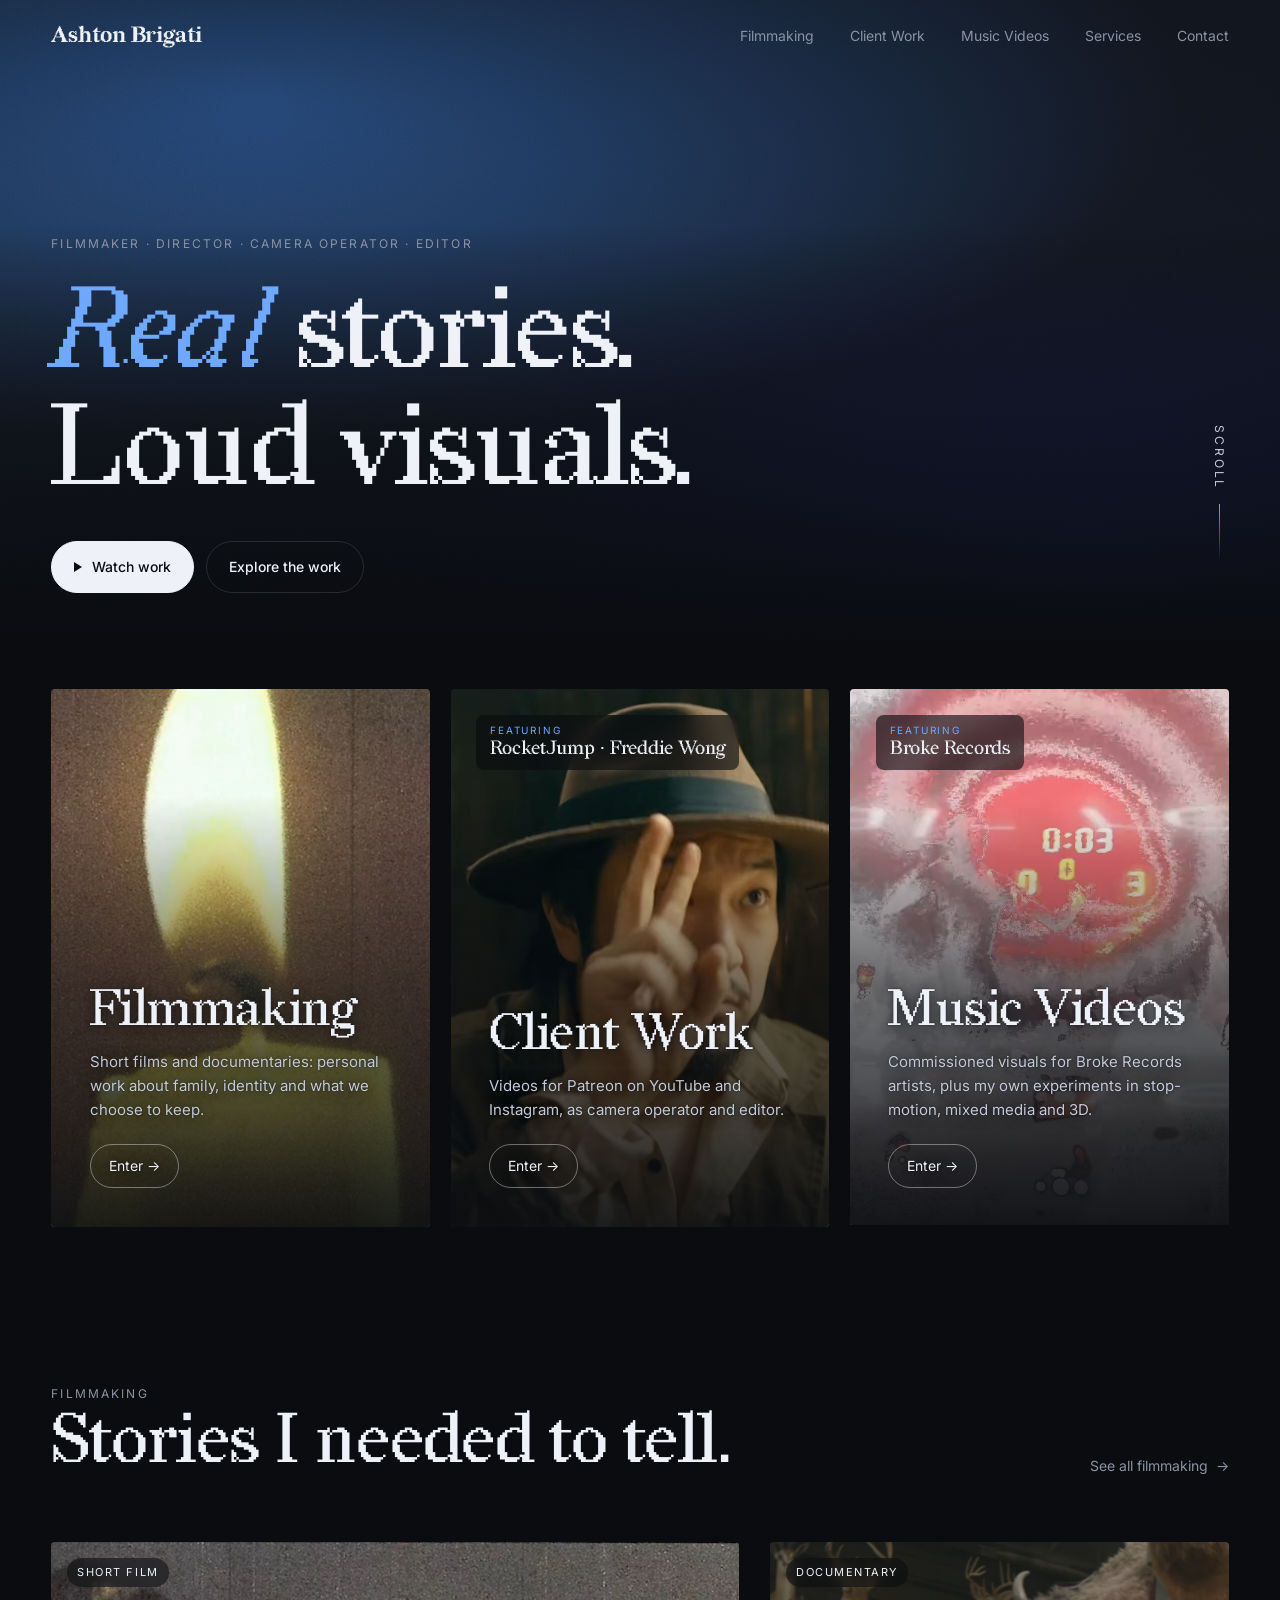
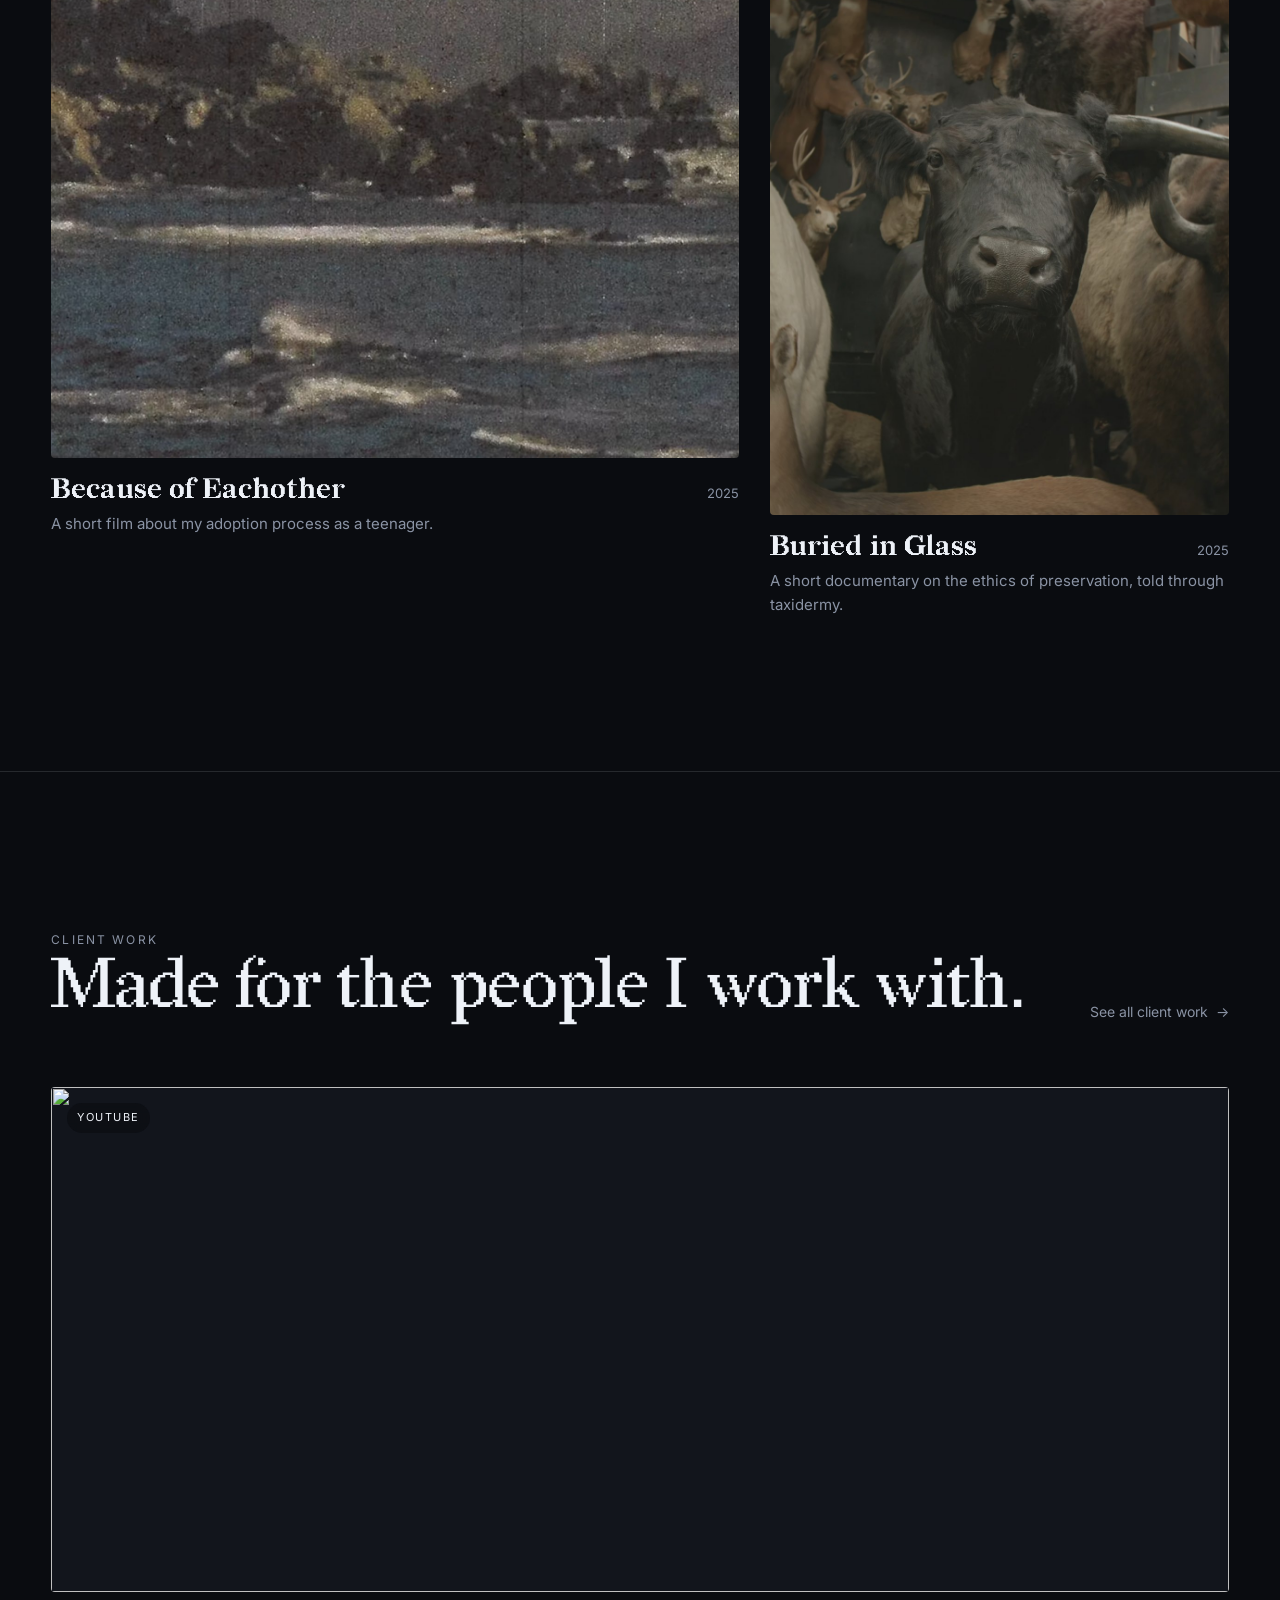
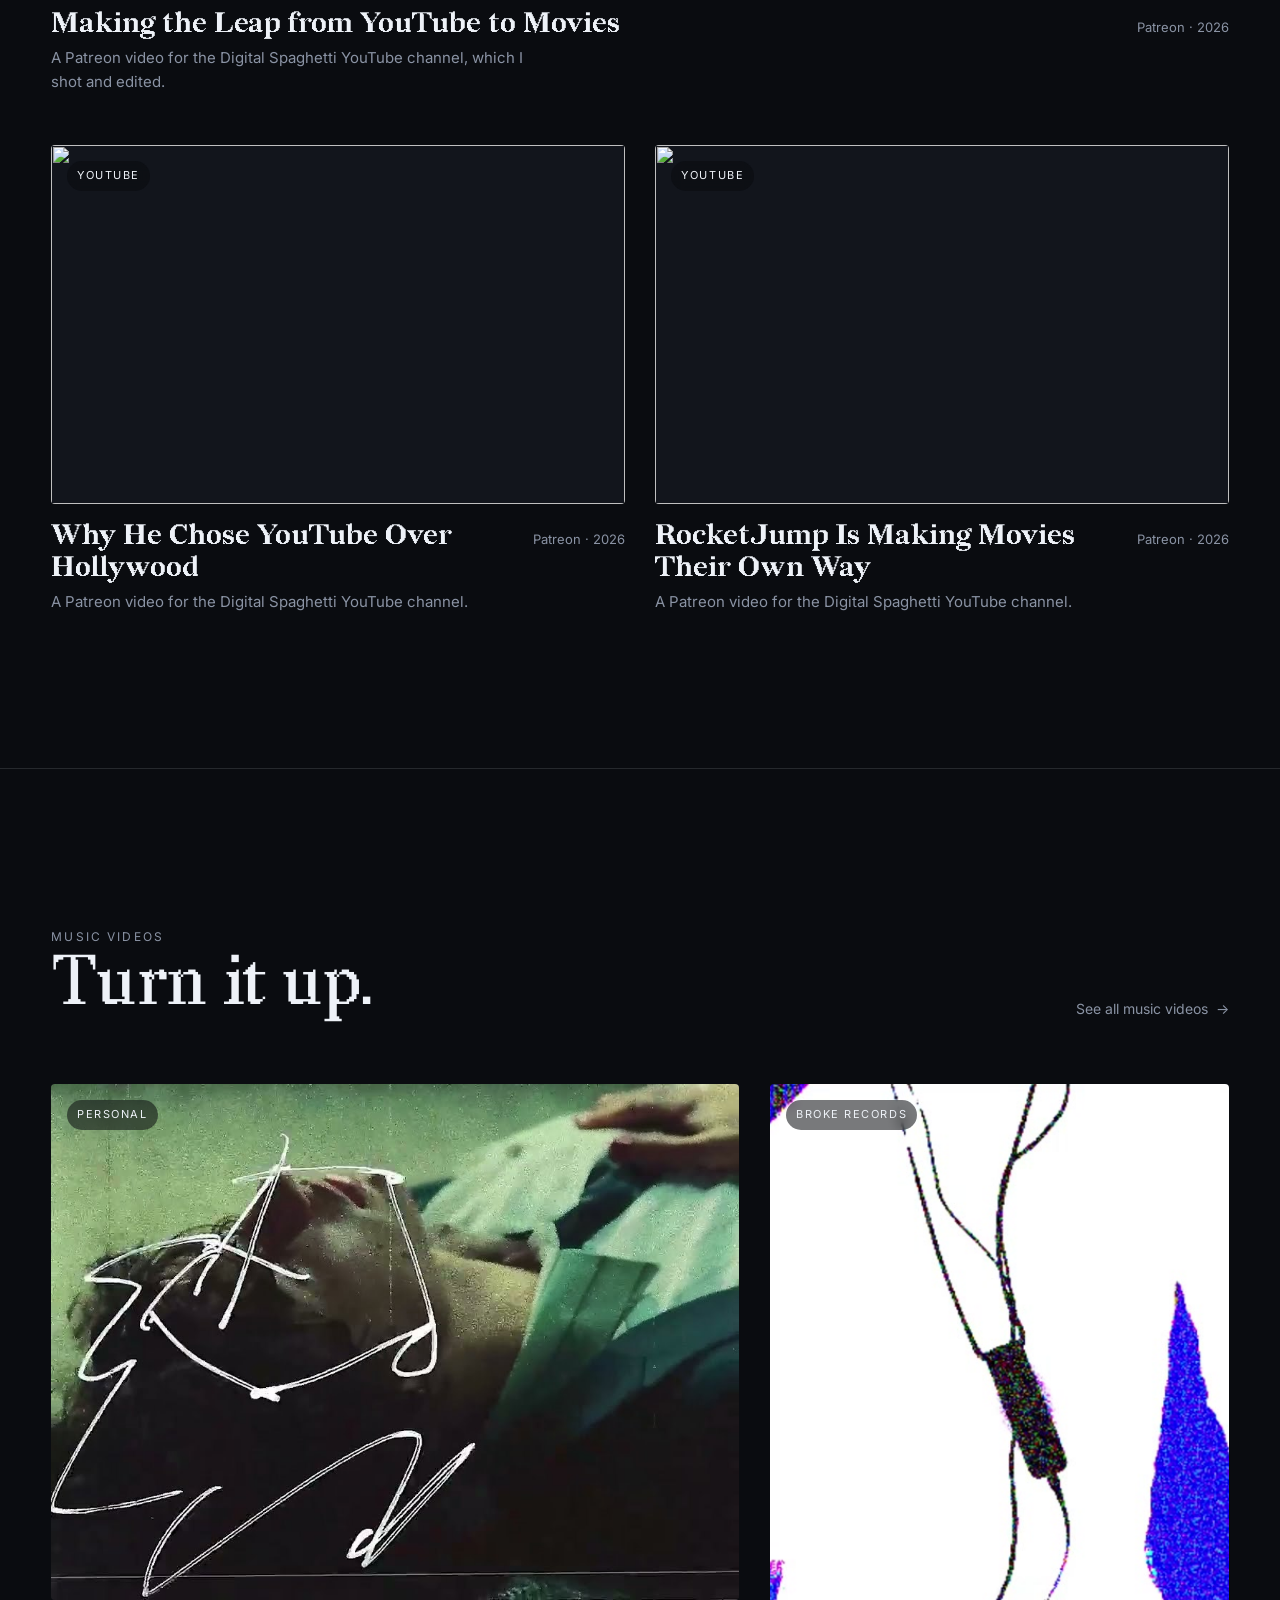
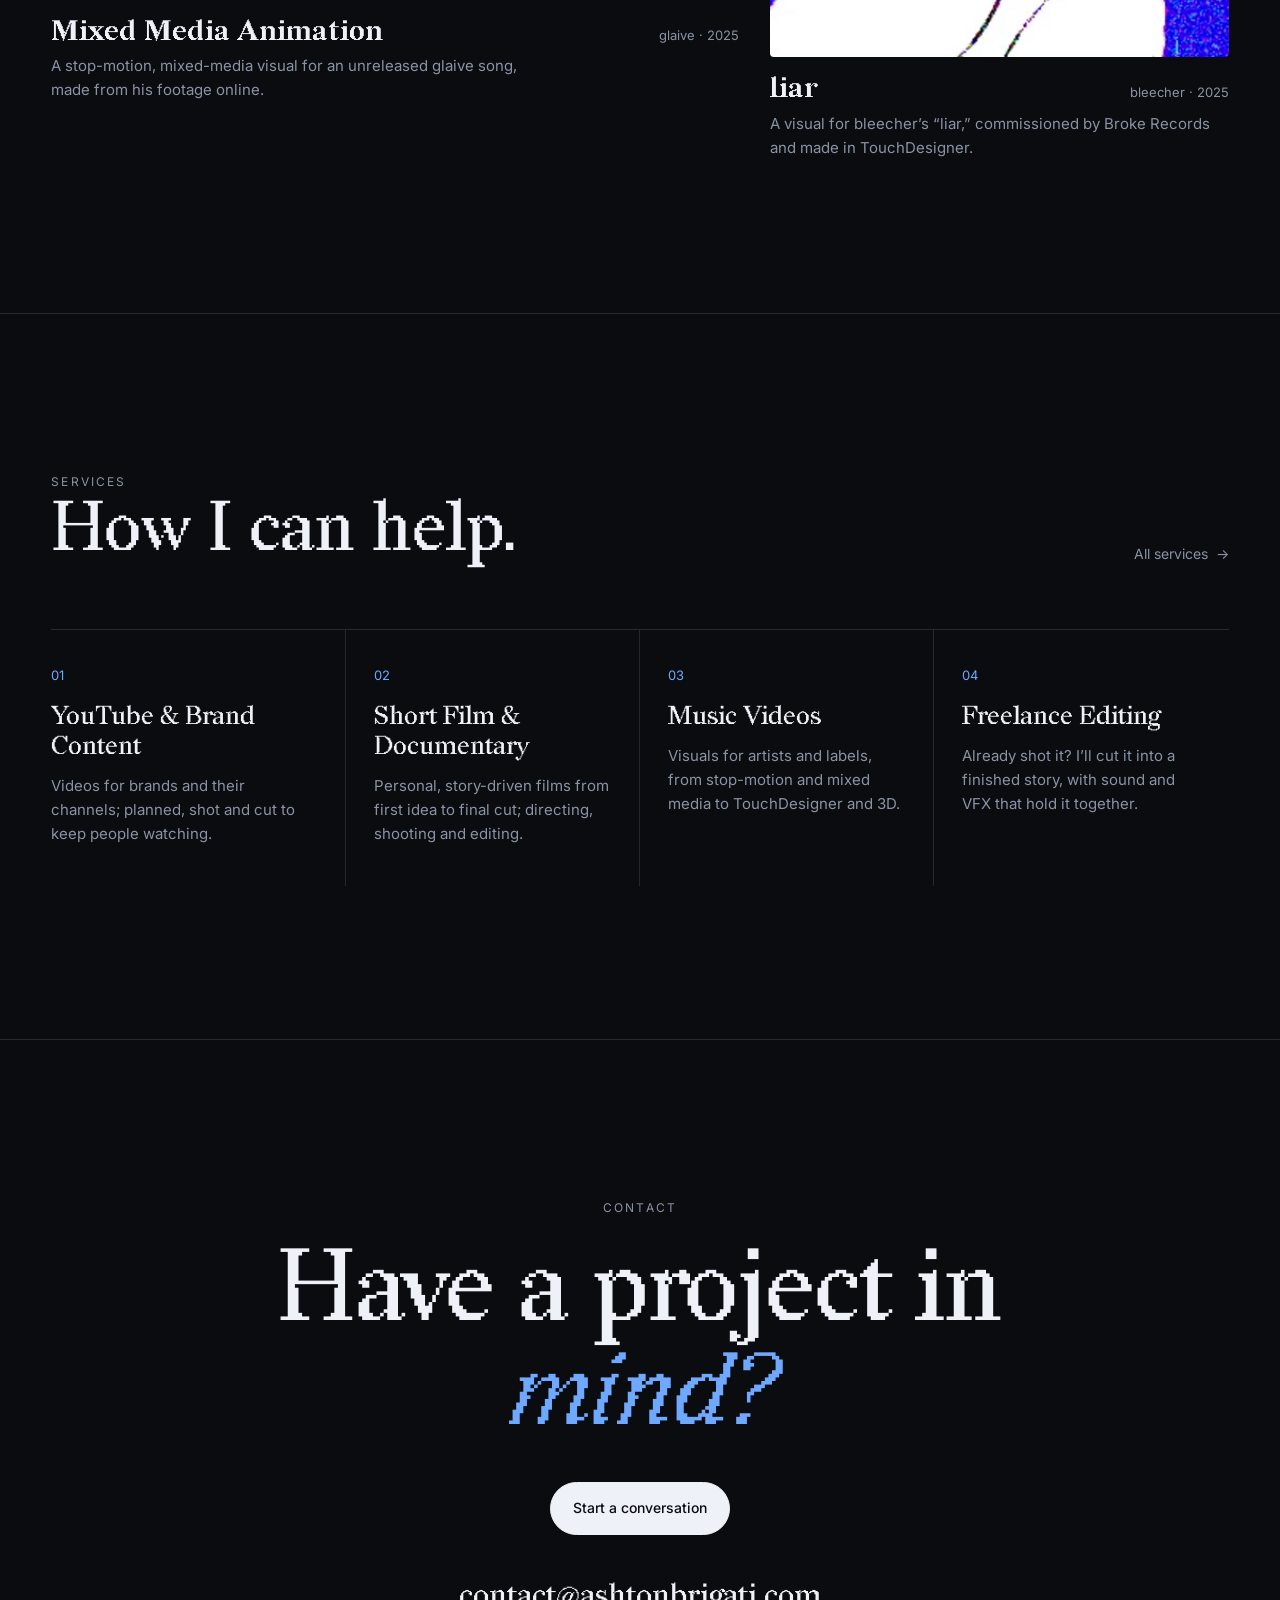
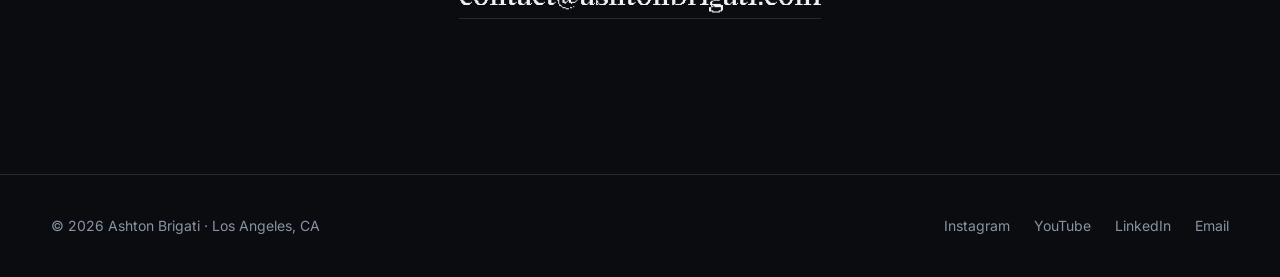
==== commit 46e7ca67: "Center the liar still and hover clip on the home card Co-Authored-By: Claude Opus 5.5 <noreply@anthr" ====
--- a/index.html
+++ b/index.html
@@ -38,7 +38,7 @@
   <link rel="preconnect" href="https://fonts.gstatic.com" crossorigin>
   <link href="https://fonts.googleapis.com/css2?family=Inter:wght@400;500&display=swap" rel="stylesheet">
   <link rel="preload" href="fonts/Redaction35-Regular.ttf" as="font" type="font/ttf" crossorigin>
-  <link rel="stylesheet" href="css/site.css?v=13">
+  <link rel="stylesheet" href="css/site.css?v=16">
 </head>
 <body data-page="home">
   <div id="site-header"></div>
@@ -87,7 +87,7 @@
   </section>
 
   <div id="site-footer"></div>
-  <script src="js/content.js?v=13"></script>
-  <script src="js/site.js?v=13"></script>
+  <script src="js/content.js?v=16"></script>
+  <script src="js/site.js?v=16"></script>
 </body>
 </html>
--- a/css/site.css
+++ b/css/site.css
@@ -445,3 +445,5 @@
 }
 .tile-info { text-shadow: 0 1px 10px rgba(10,12,16,.7); }
 @media (hover: none) { .tile-info { background: linear-gradient(180deg, rgba(10,12,16,0) 25%, rgba(10,12,16,.6) 55%, rgba(10,12,16,.94) 100%); } }
+/* Custom hover clips (preview: in content.js) sit above the still so they can fade in over it. */
+.card-media > video { z-index: 2; }
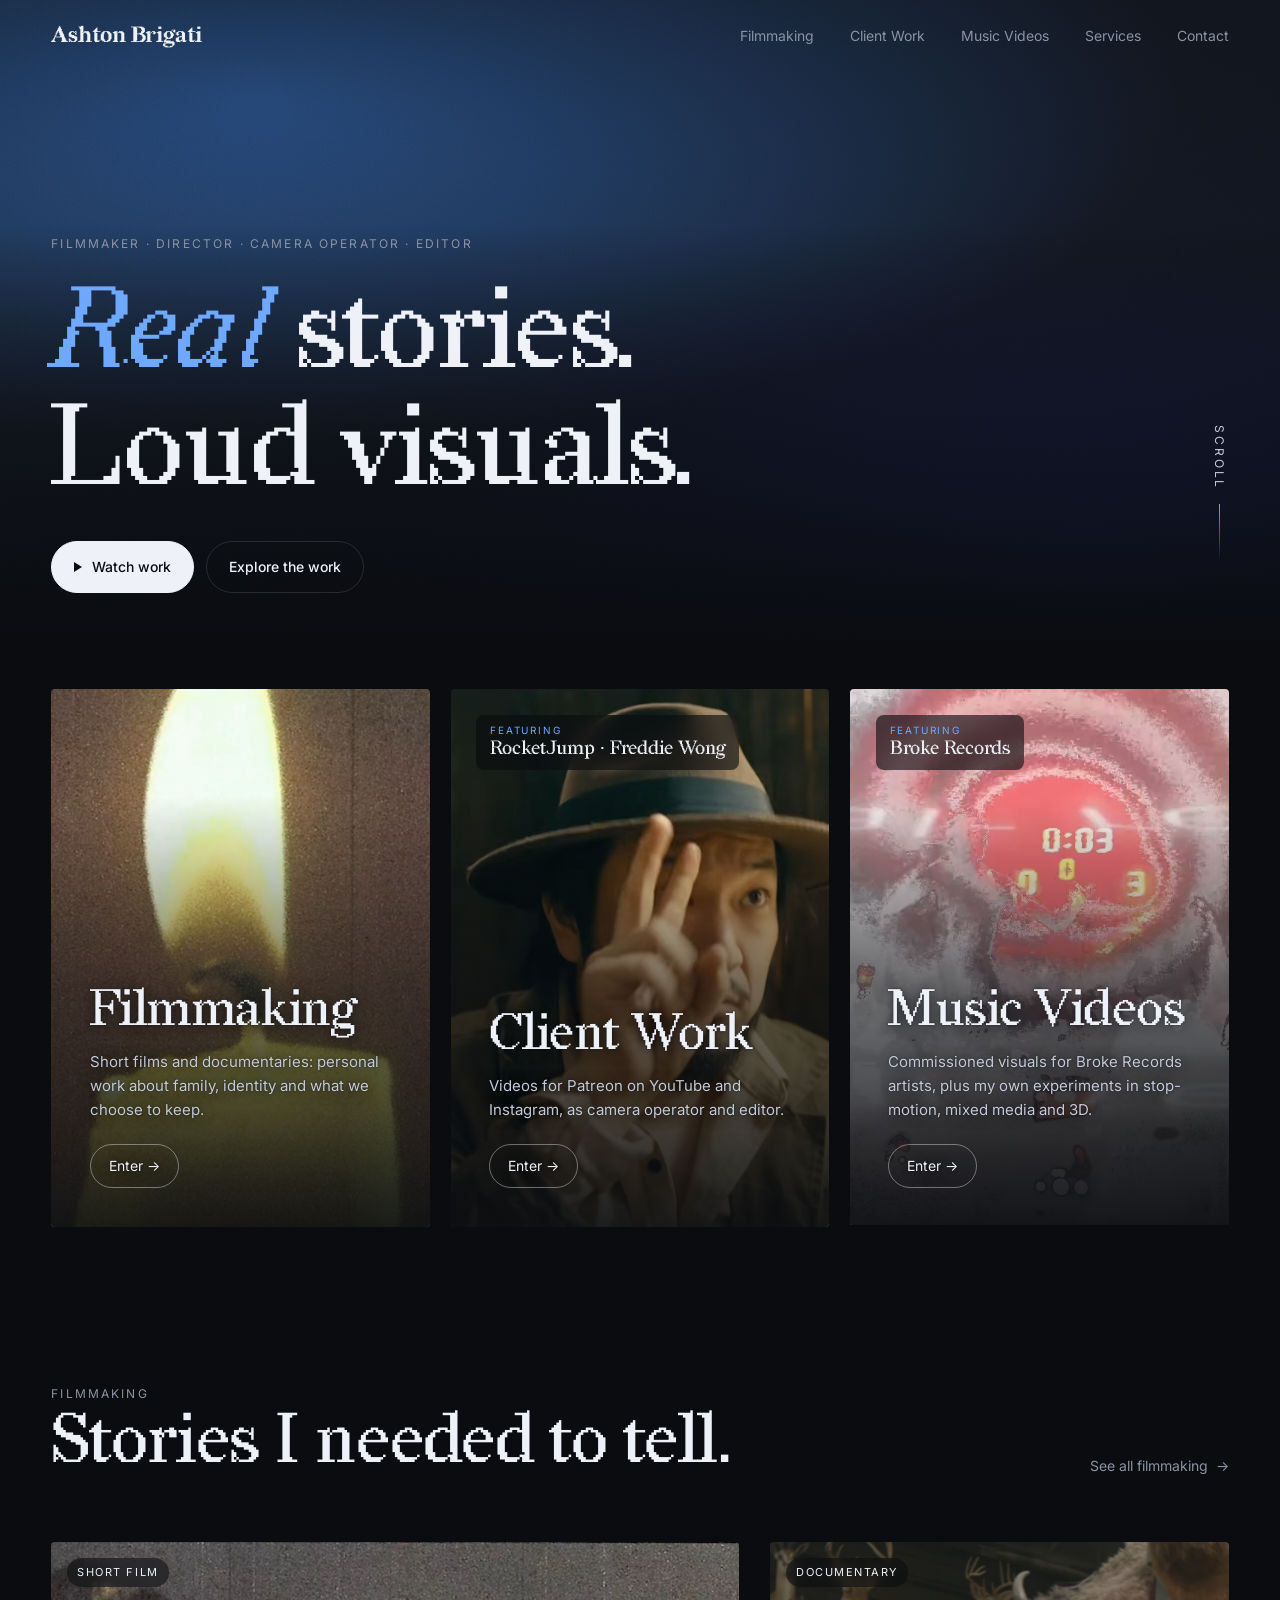
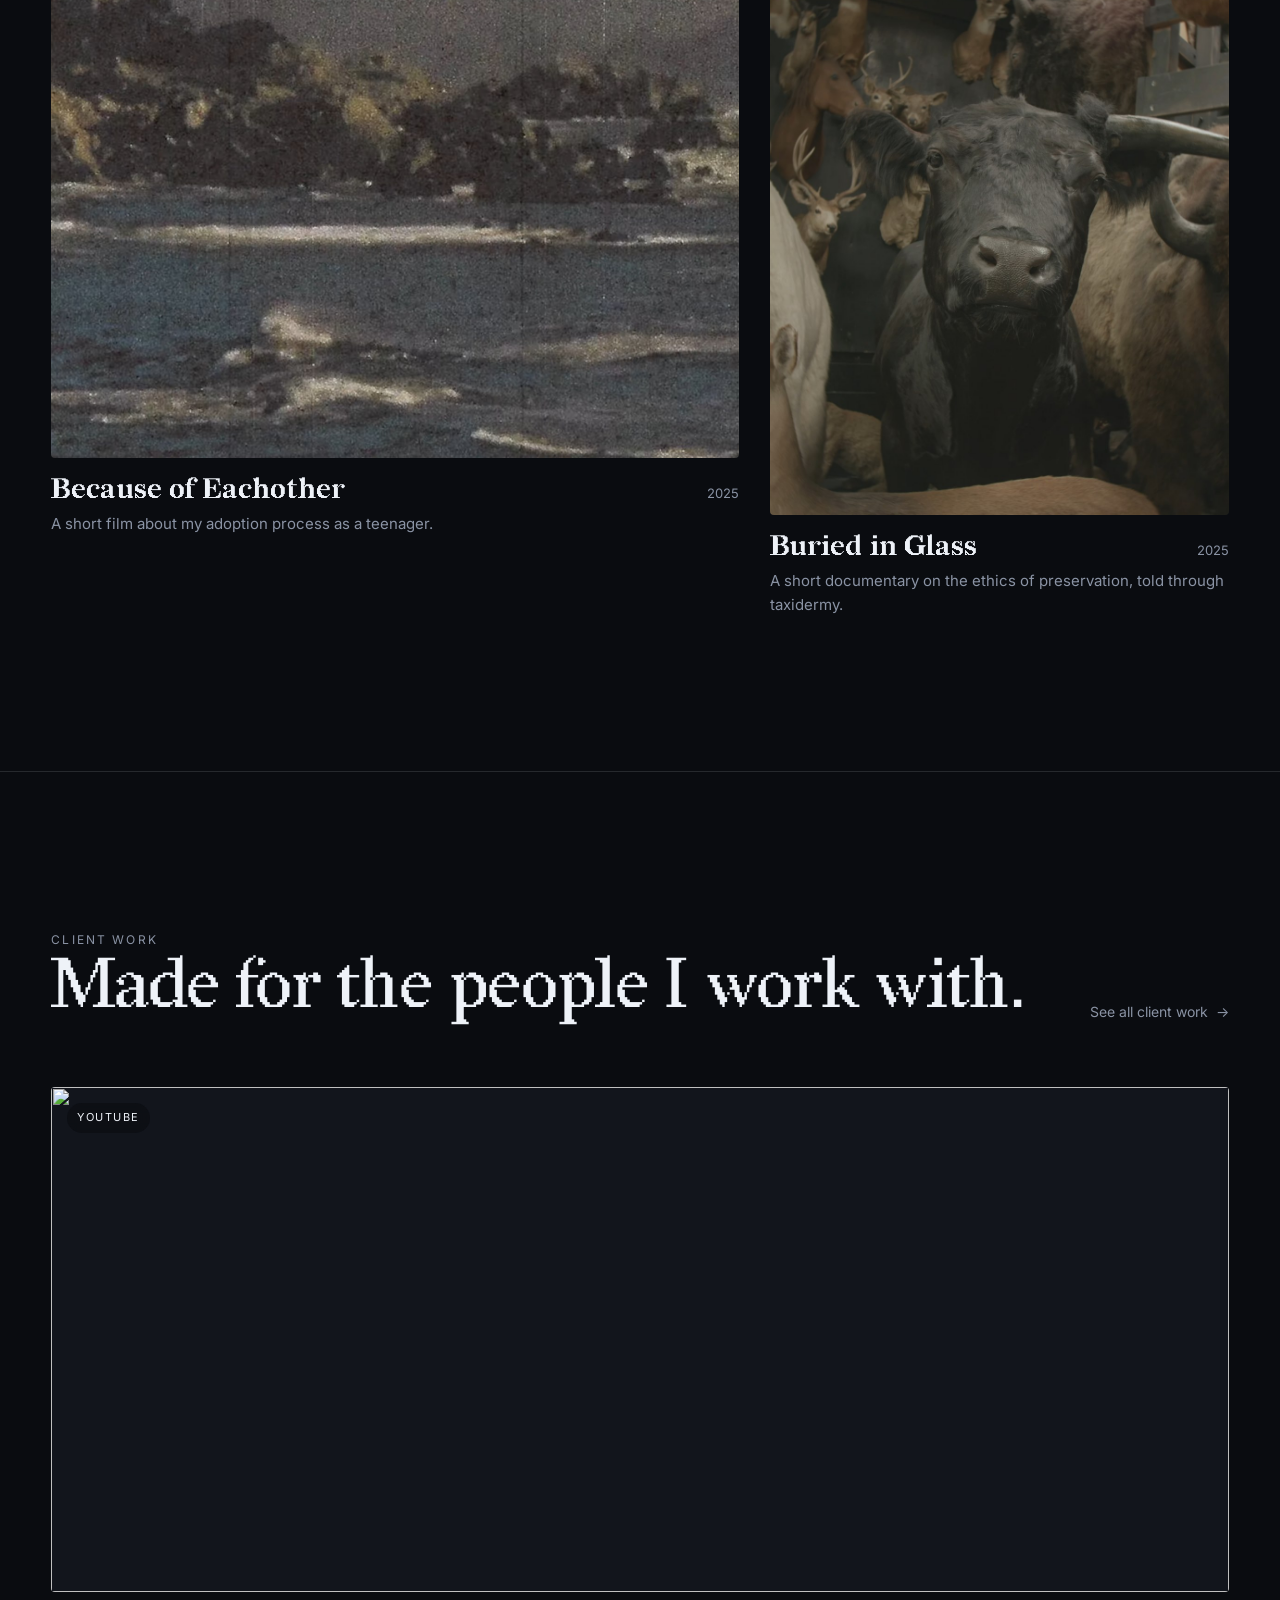
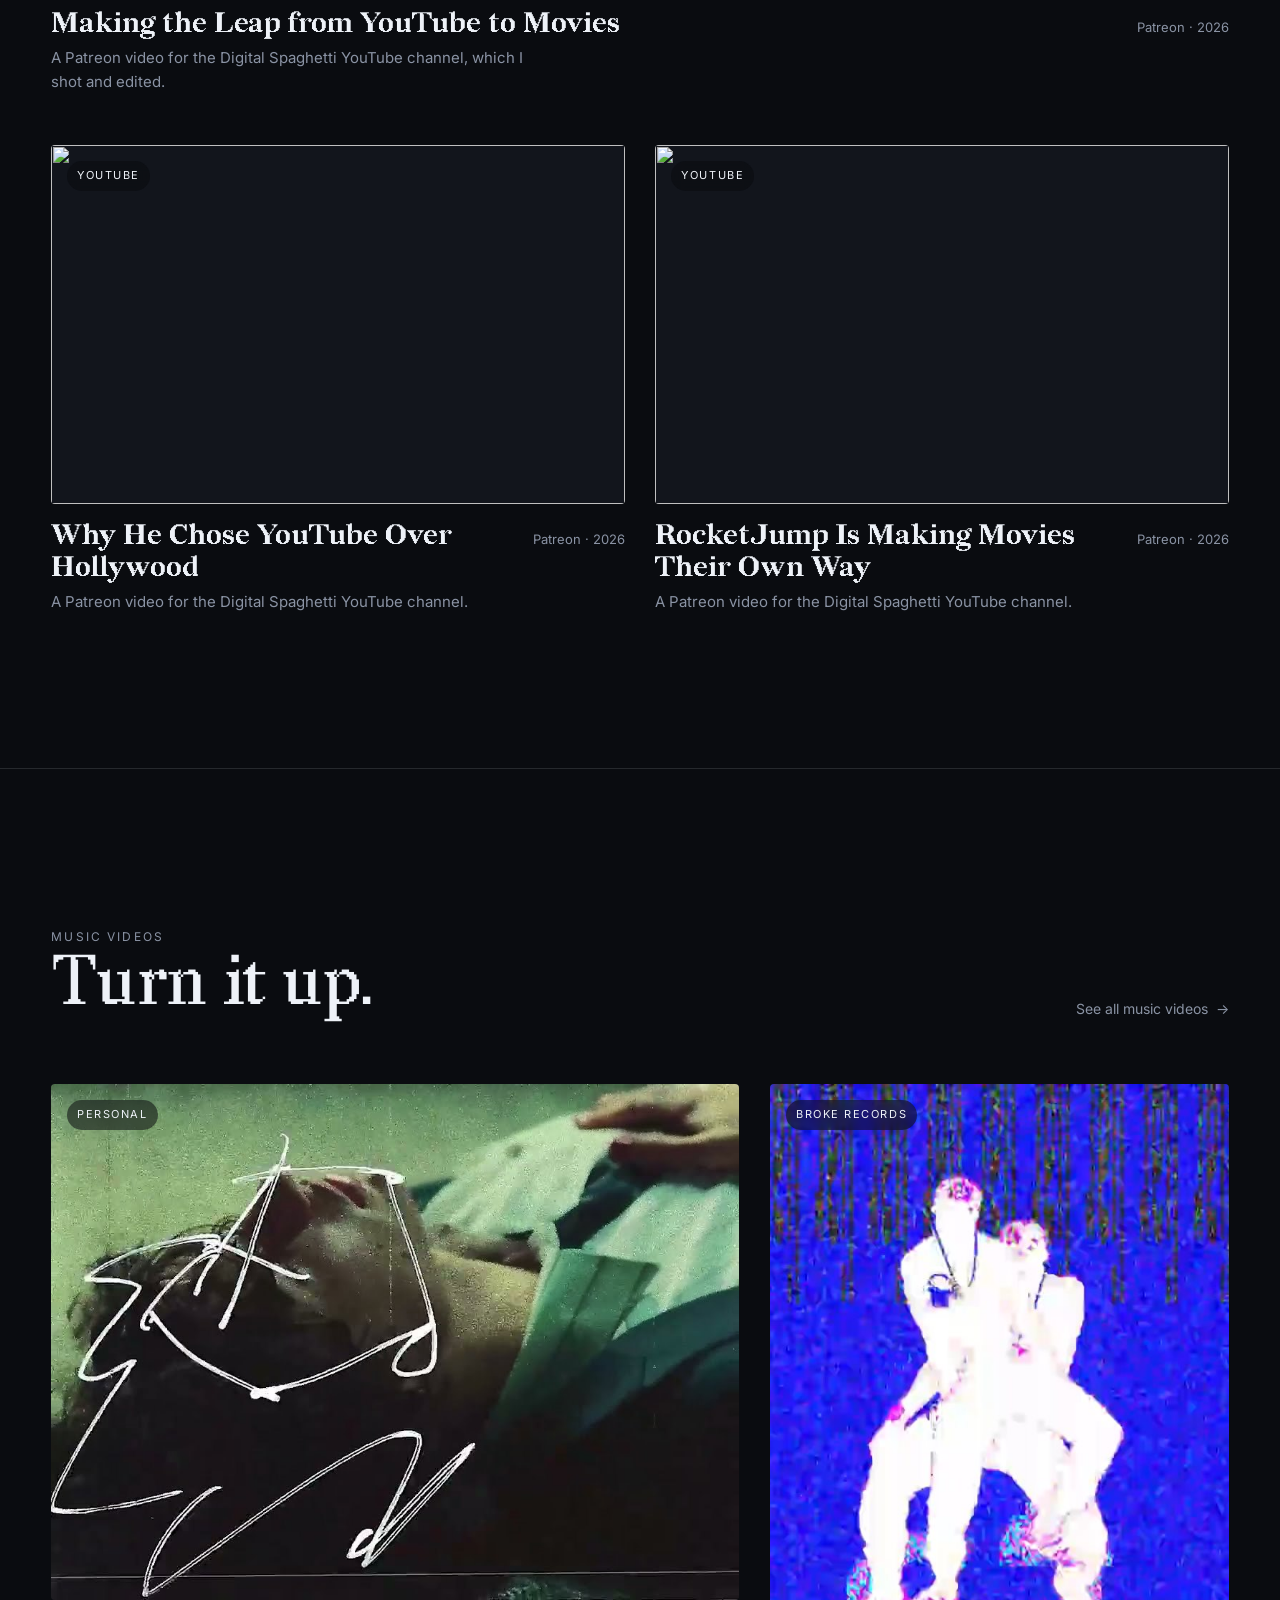
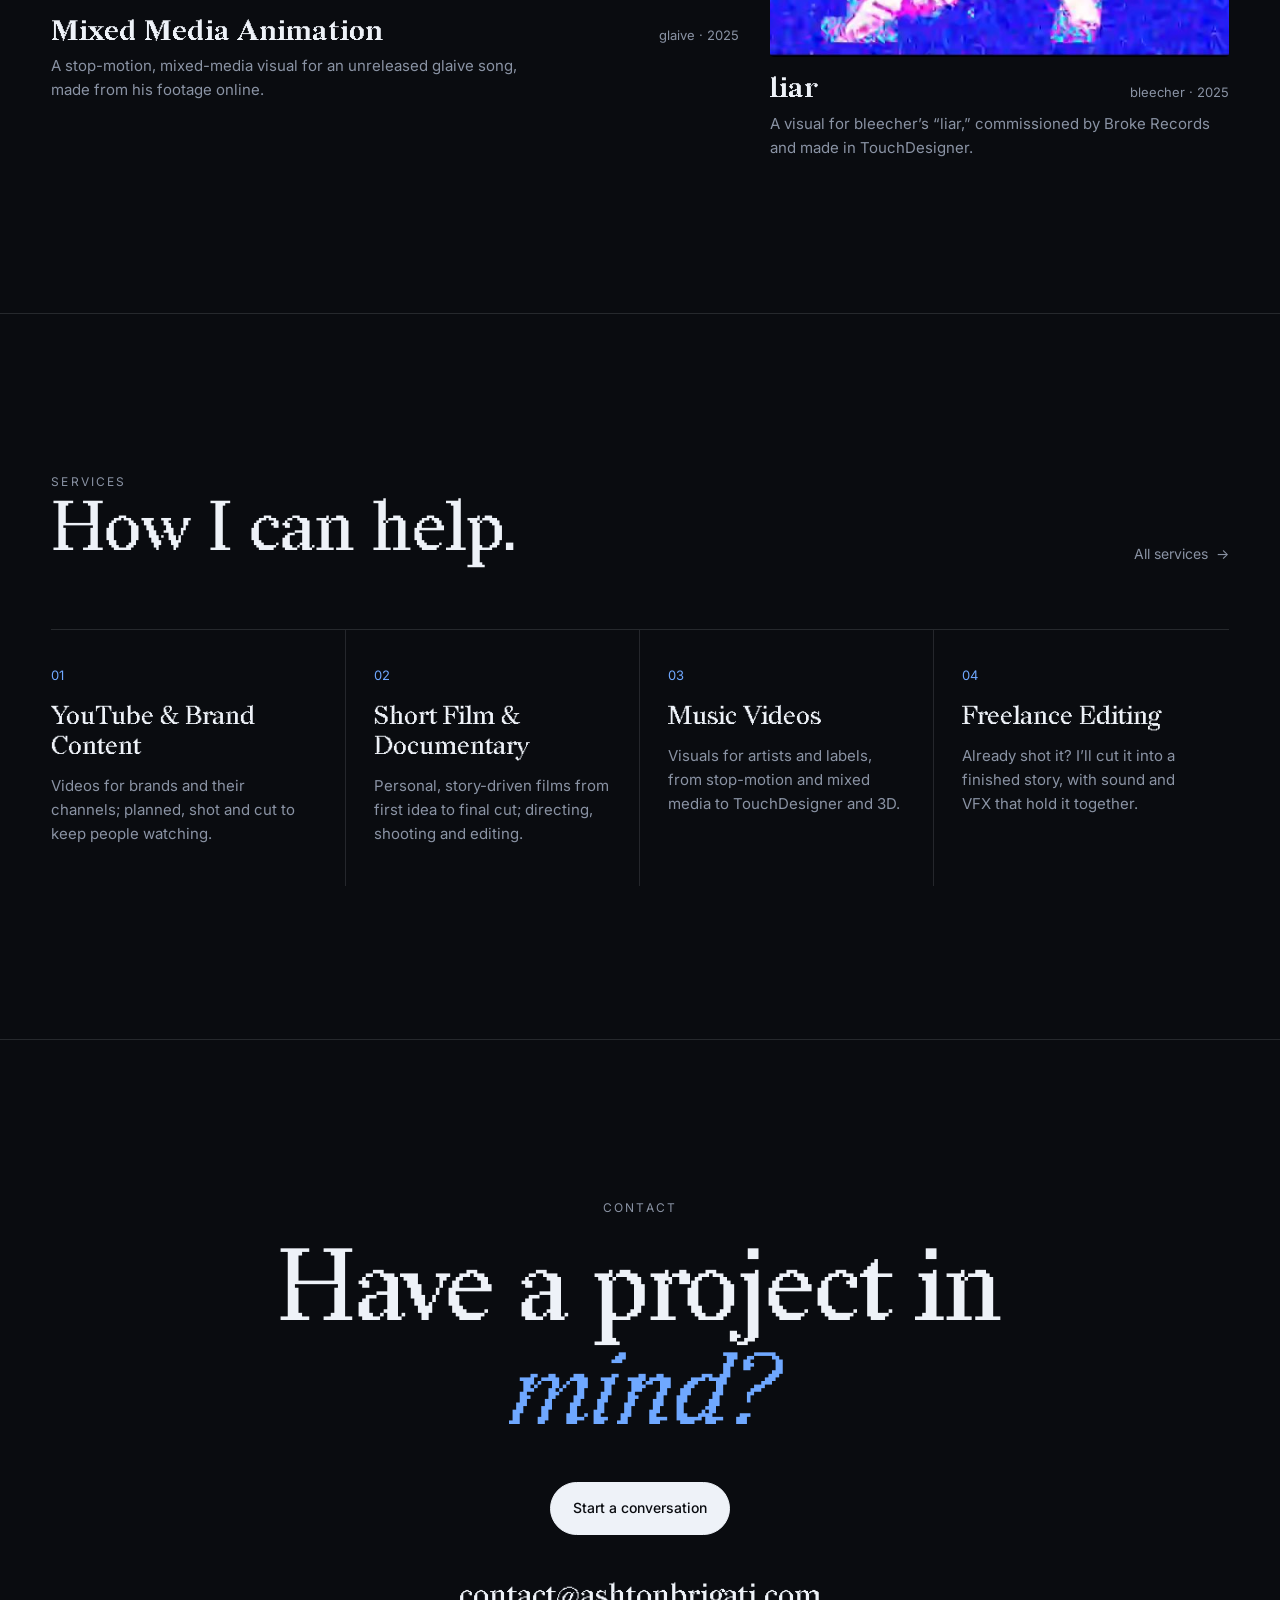
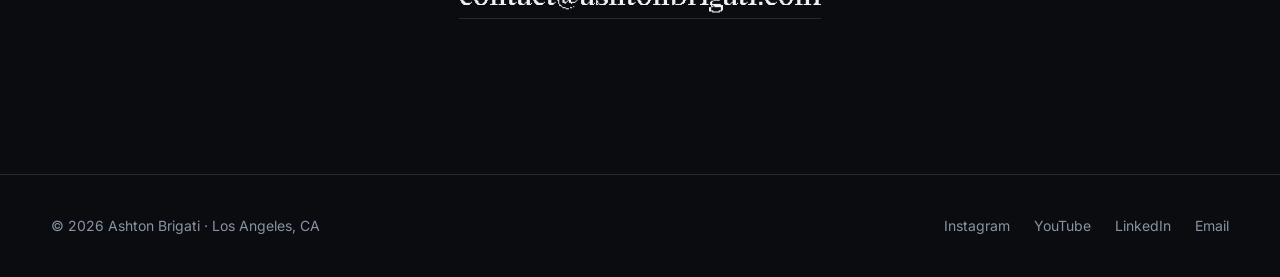
==== commit a5bd4fd8: "liar home card: dancing pair still Co-Authored-By: Claude Opus 5.5 <noreply@anthropic.com>" ====
--- a/index.html
+++ b/index.html
@@ -38,7 +38,7 @@
   <link rel="preconnect" href="https://fonts.gstatic.com" crossorigin>
   <link href="https://fonts.googleapis.com/css2?family=Inter:wght@400;500&display=swap" rel="stylesheet">
   <link rel="preload" href="fonts/Redaction35-Regular.ttf" as="font" type="font/ttf" crossorigin>
-  <link rel="stylesheet" href="css/site.css?v=16">
+  <link rel="stylesheet" href="css/site.css?v=17">
 </head>
 <body data-page="home">
   <div id="site-header"></div>
@@ -87,7 +87,7 @@
   </section>
 
   <div id="site-footer"></div>
-  <script src="js/content.js?v=16"></script>
-  <script src="js/site.js?v=16"></script>
+  <script src="js/content.js?v=17"></script>
+  <script src="js/site.js?v=17"></script>
 </body>
 </html>
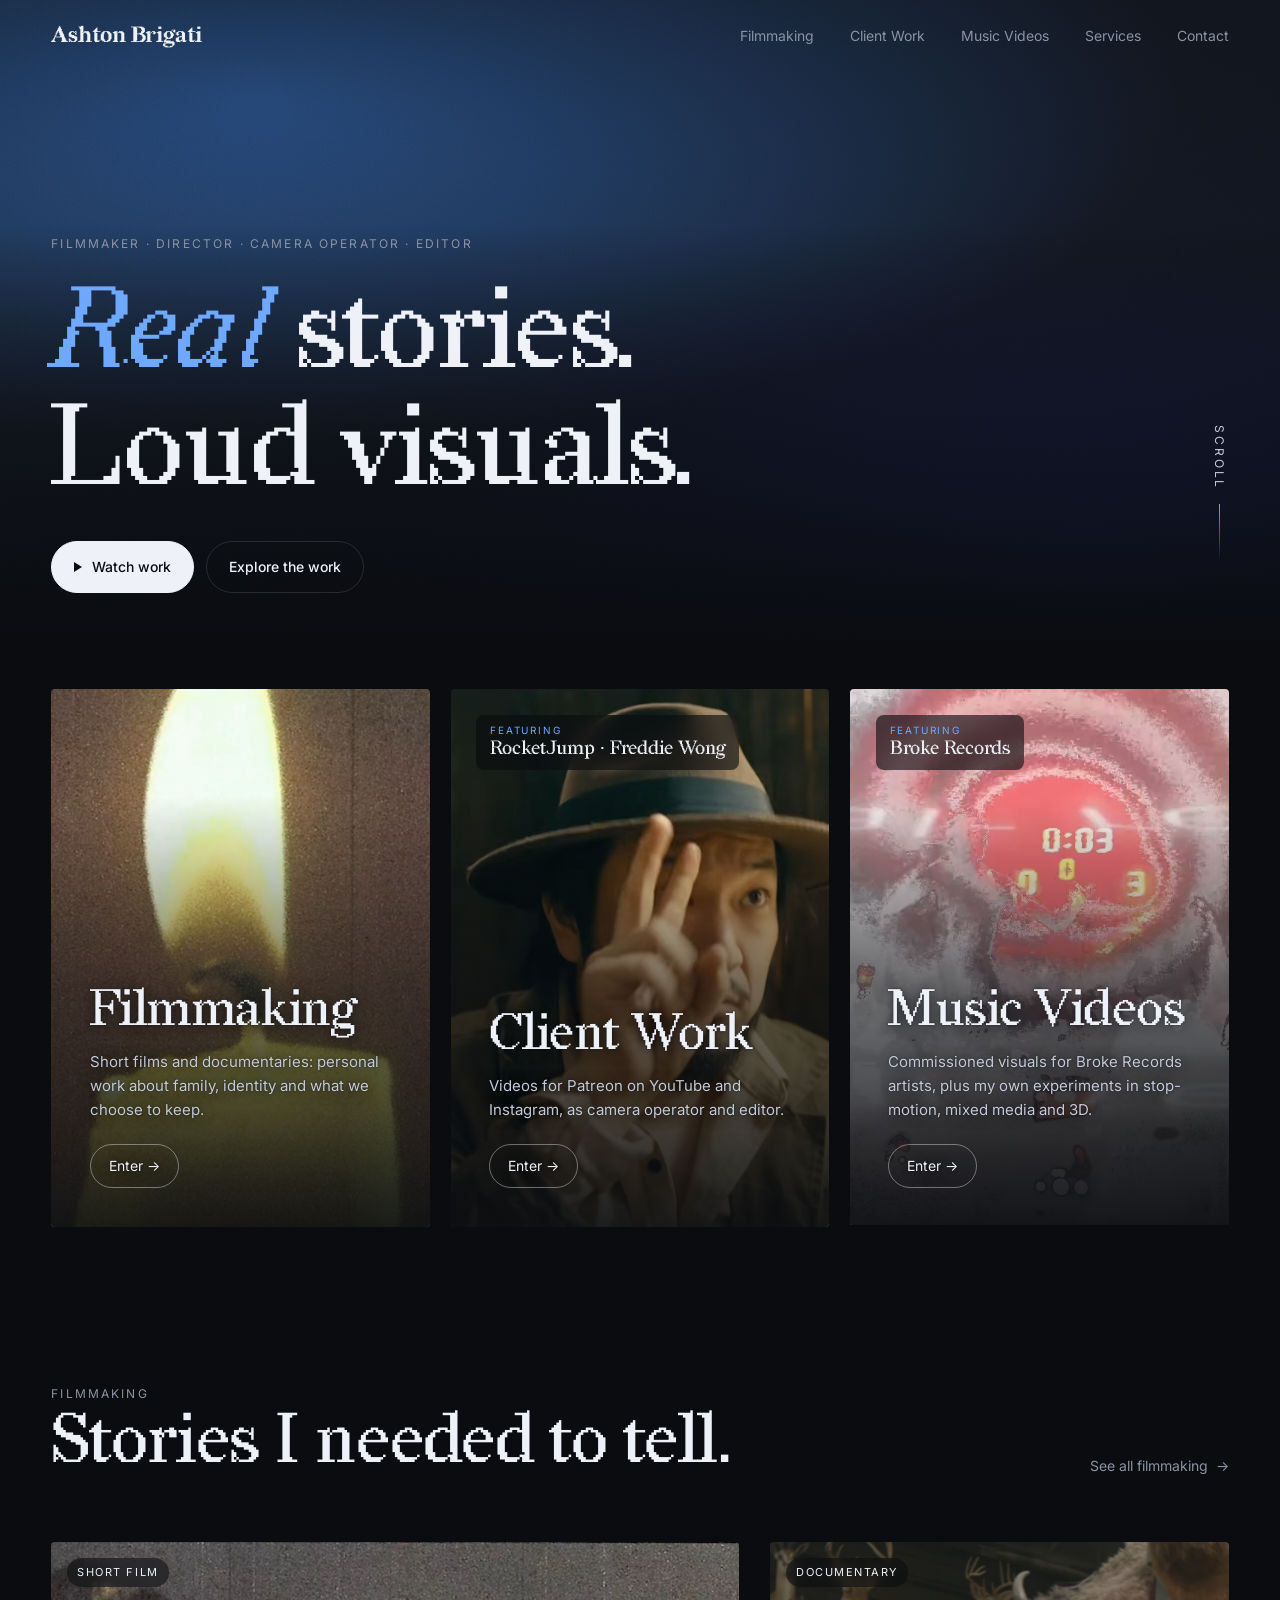
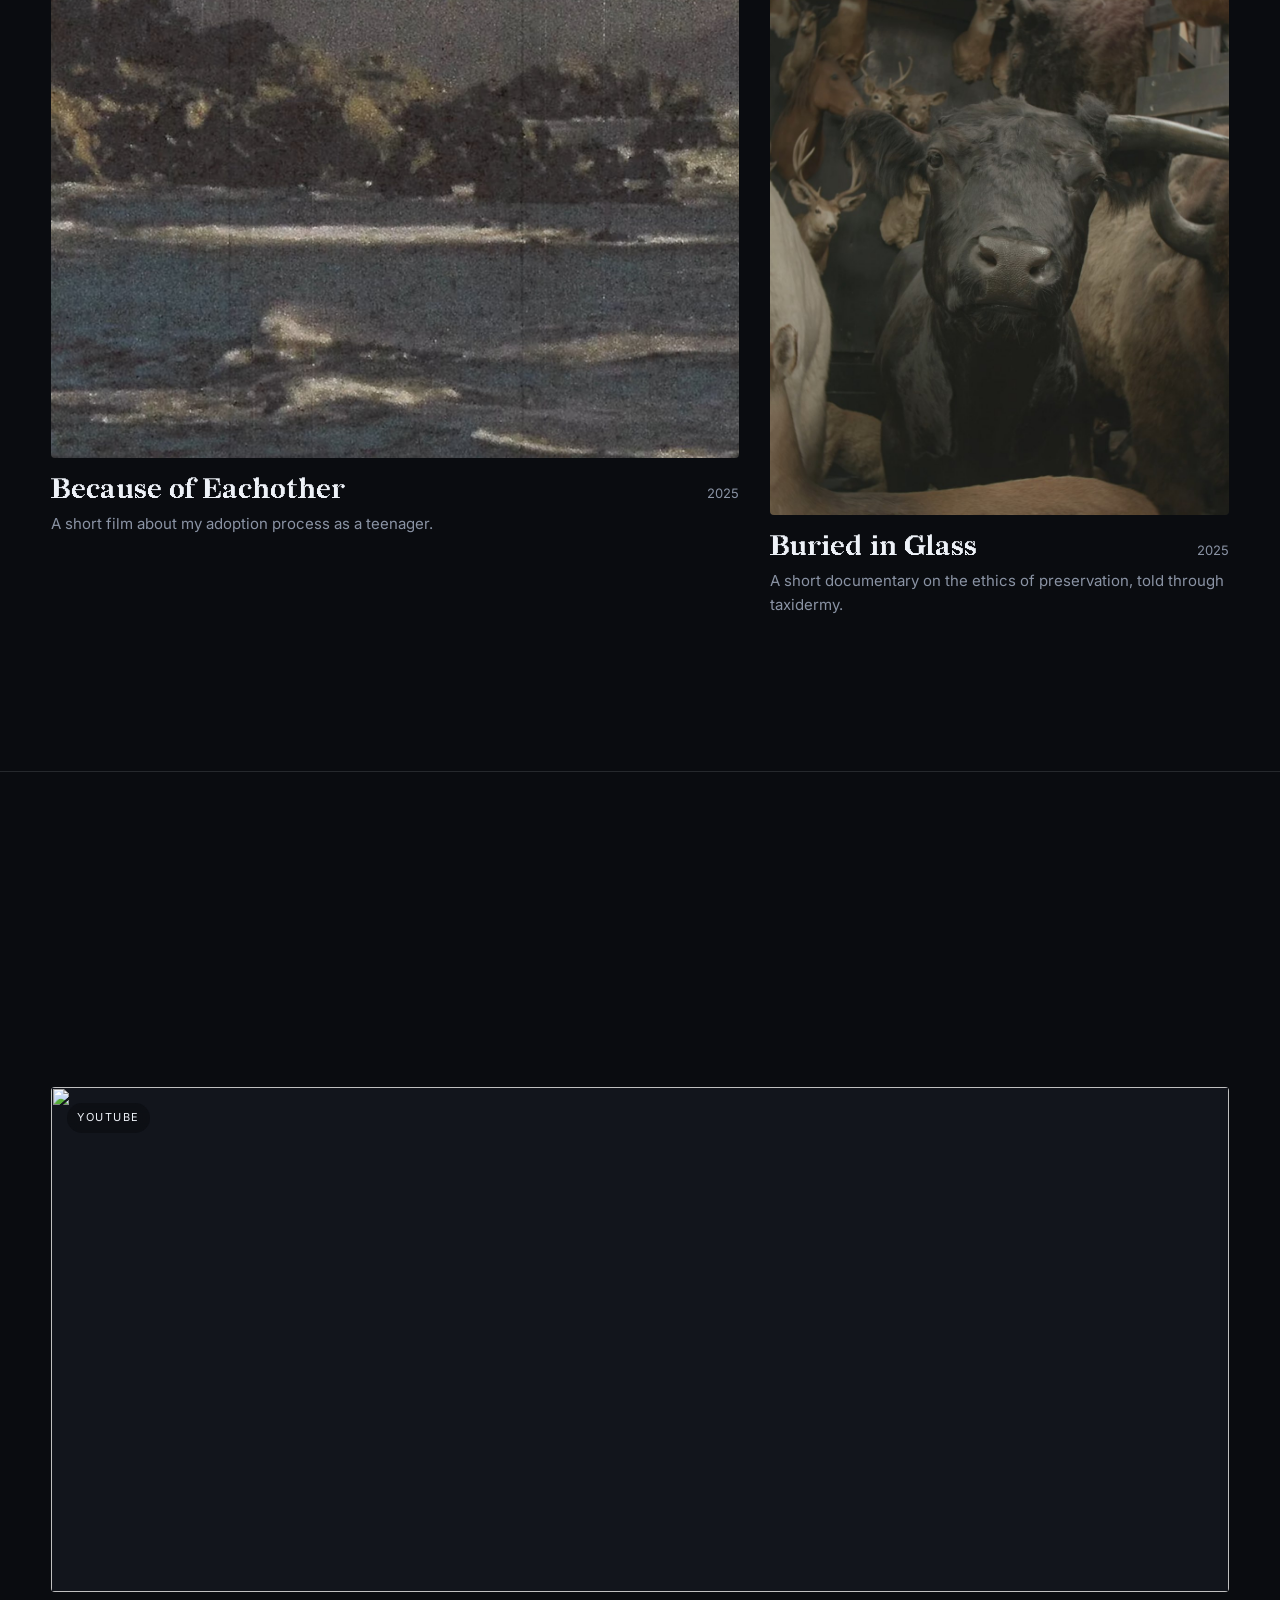
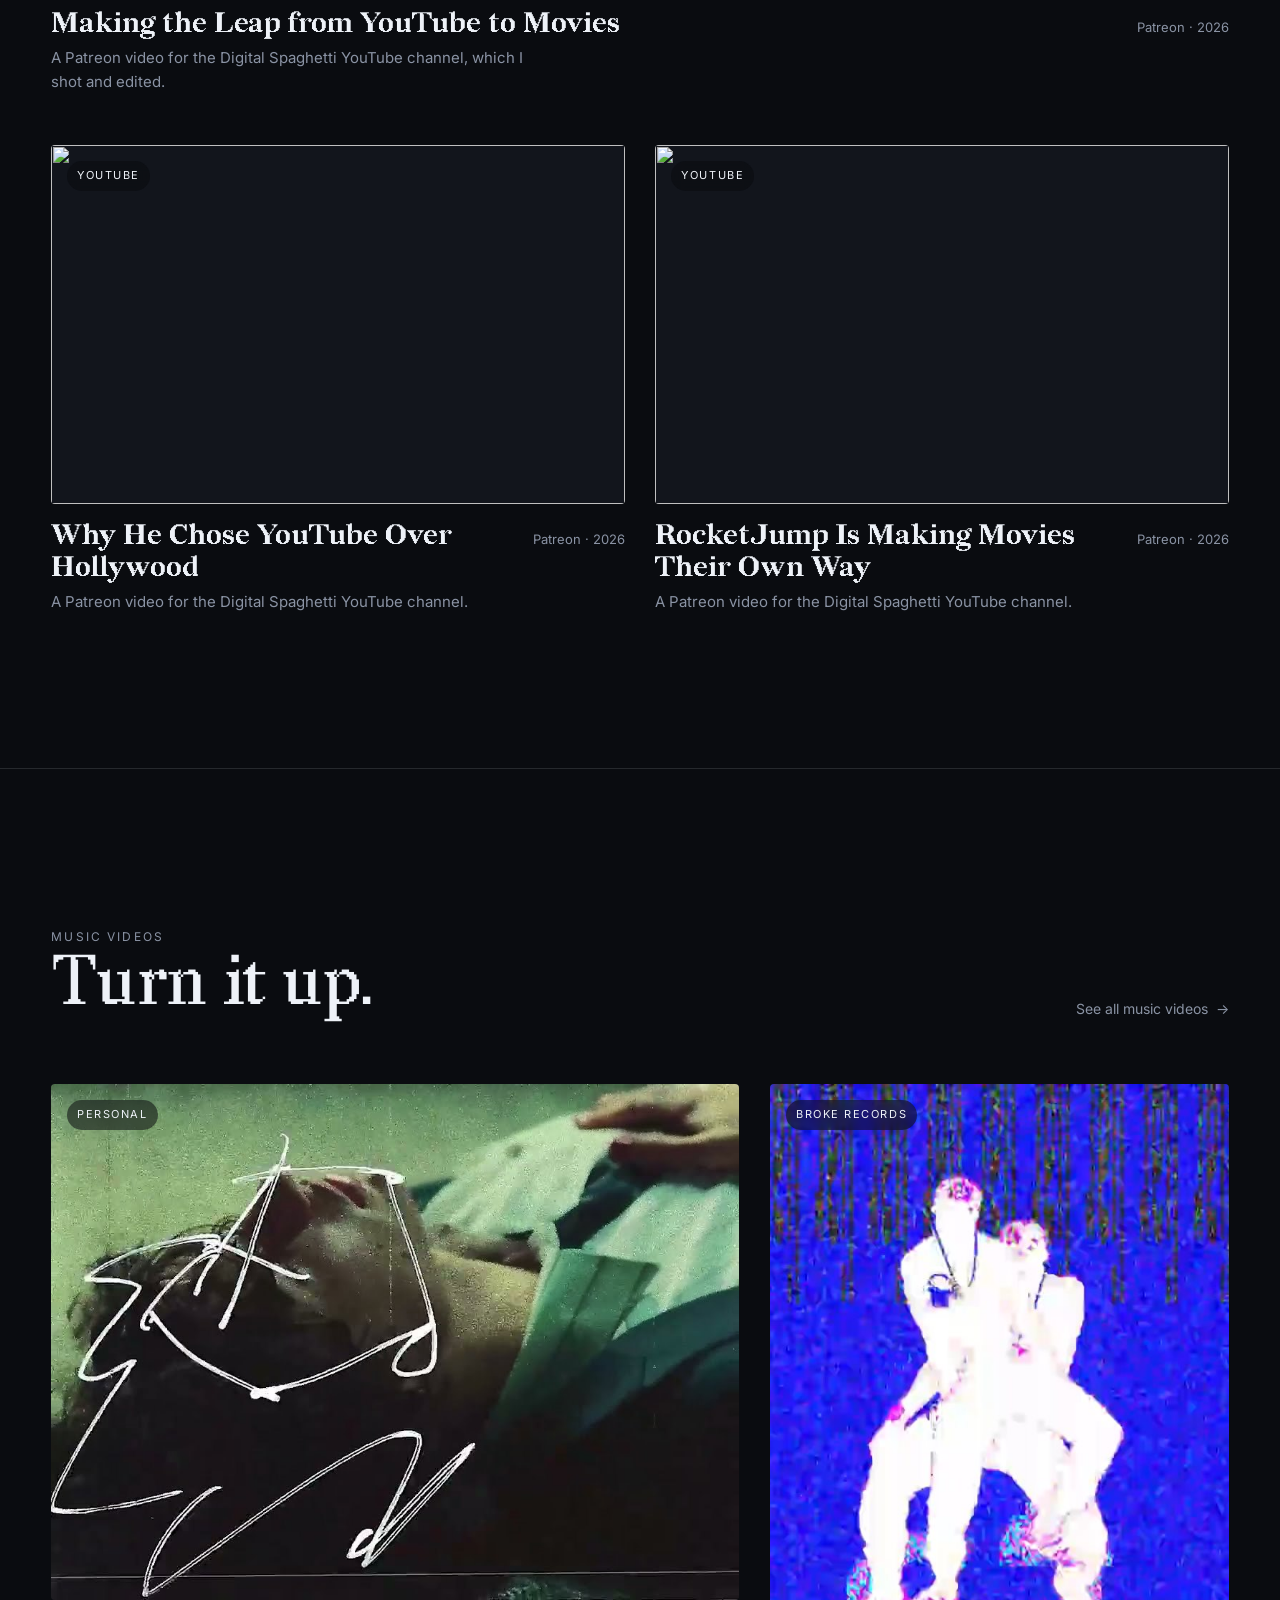
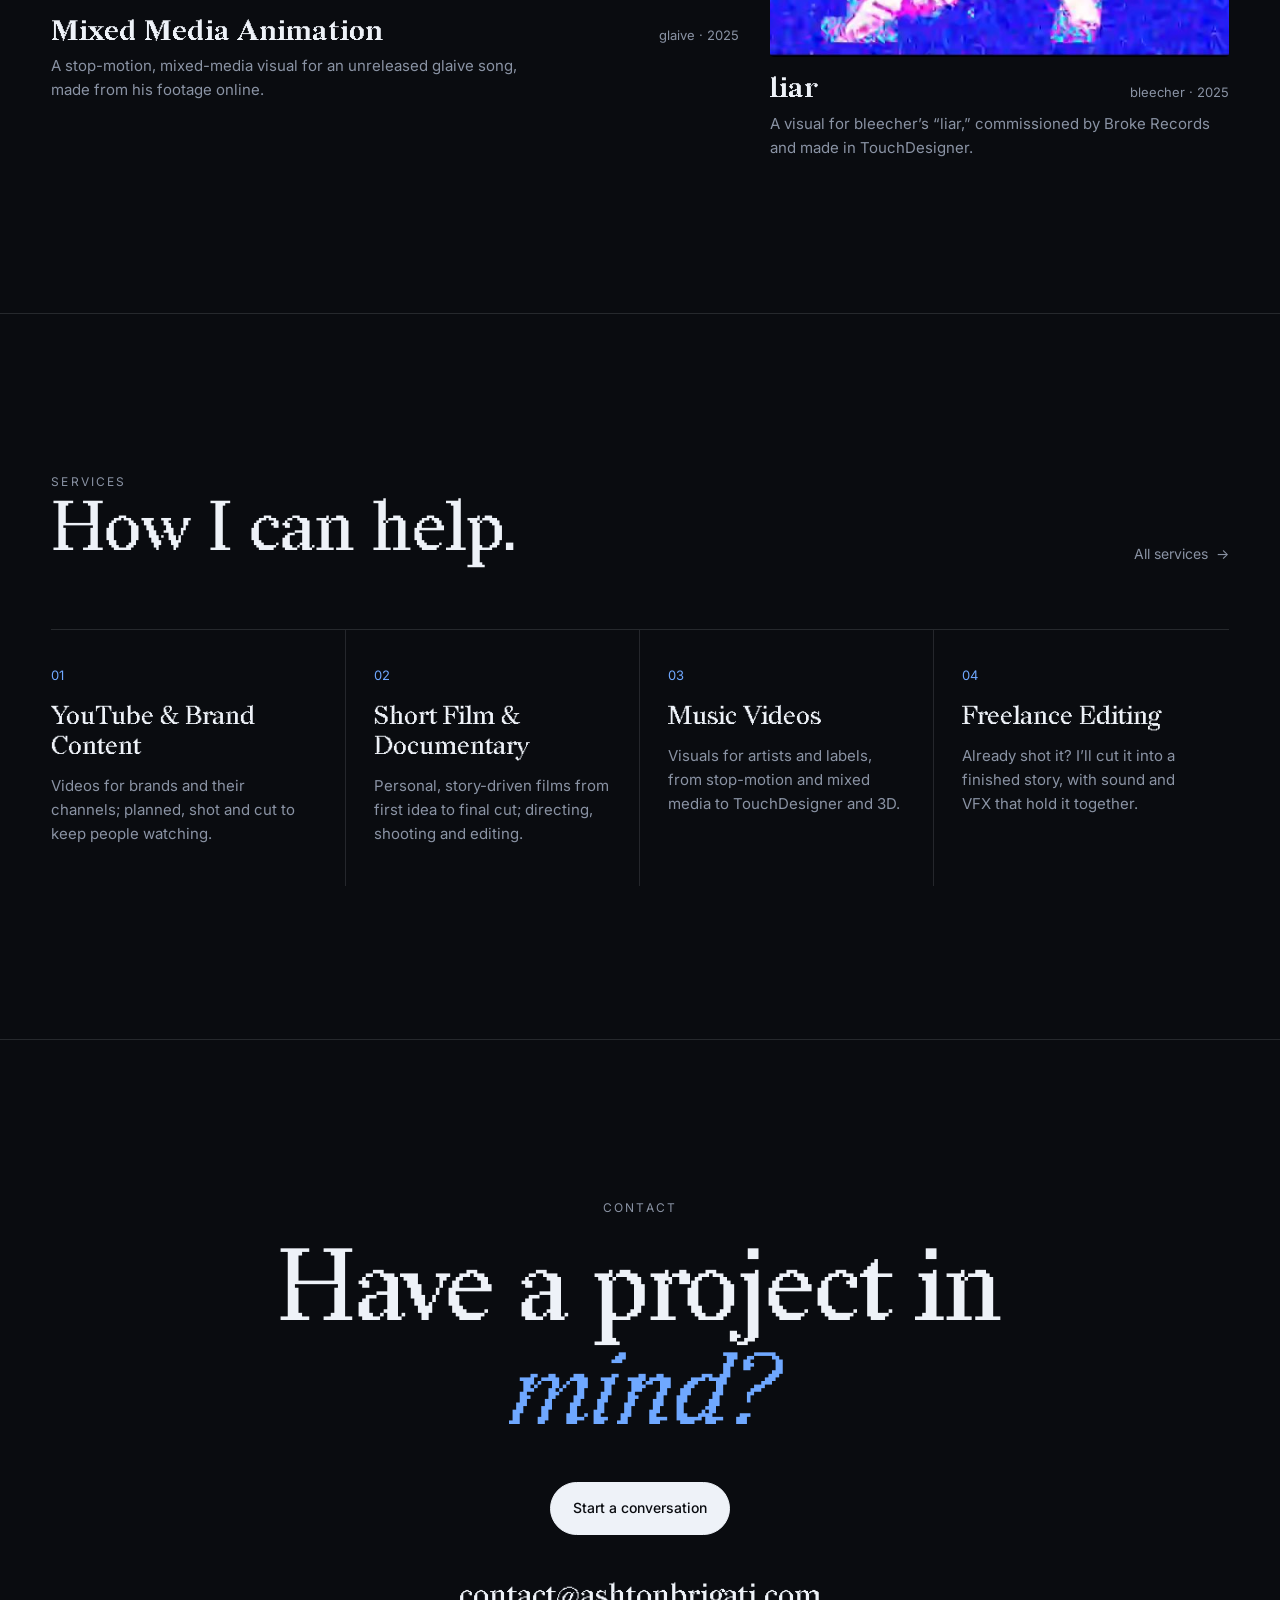
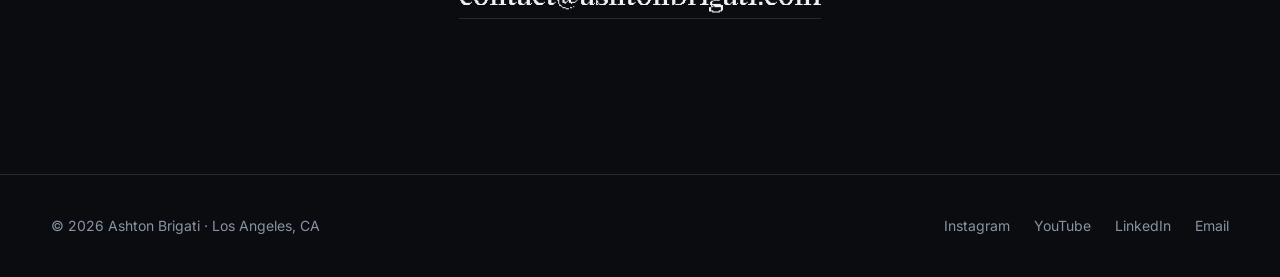
==== commit 725b3d0f: "Self-host the six TikTok music videos so they play in every browser Co-Authored-By: Claude Opus 5.5 " ====
--- a/index.html
+++ b/index.html
@@ -38,7 +38,7 @@
   <link rel="preconnect" href="https://fonts.gstatic.com" crossorigin>
   <link href="https://fonts.googleapis.com/css2?family=Inter:wght@400;500&display=swap" rel="stylesheet">
   <link rel="preload" href="fonts/Redaction35-Regular.ttf" as="font" type="font/ttf" crossorigin>
-  <link rel="stylesheet" href="css/site.css?v=17">
+  <link rel="stylesheet" href="css/site.css?v=18">
 </head>
 <body data-page="home">
   <div id="site-header"></div>
@@ -87,7 +87,7 @@
   </section>
 
   <div id="site-footer"></div>
-  <script src="js/content.js?v=17"></script>
-  <script src="js/site.js?v=17"></script>
+  <script src="js/content.js?v=18"></script>
+  <script src="js/site.js?v=18"></script>
 </body>
 </html>
--- a/css/site.css
+++ b/css/site.css
@@ -447,3 +447,5 @@
 @media (hover: none) { .tile-info { background: linear-gradient(180deg, rgba(10,12,16,0) 25%, rgba(10,12,16,.6) 55%, rgba(10,12,16,.94) 100%); } }
 /* Custom hover clips (preview: in content.js) sit above the still so they can fade in over it. */
 .card-media > video { z-index: 2; }
+/* Self-hosted videos in the popup: fit the whole frame on black. */
+.lightbox-frame video { object-fit: contain; background: #000; }
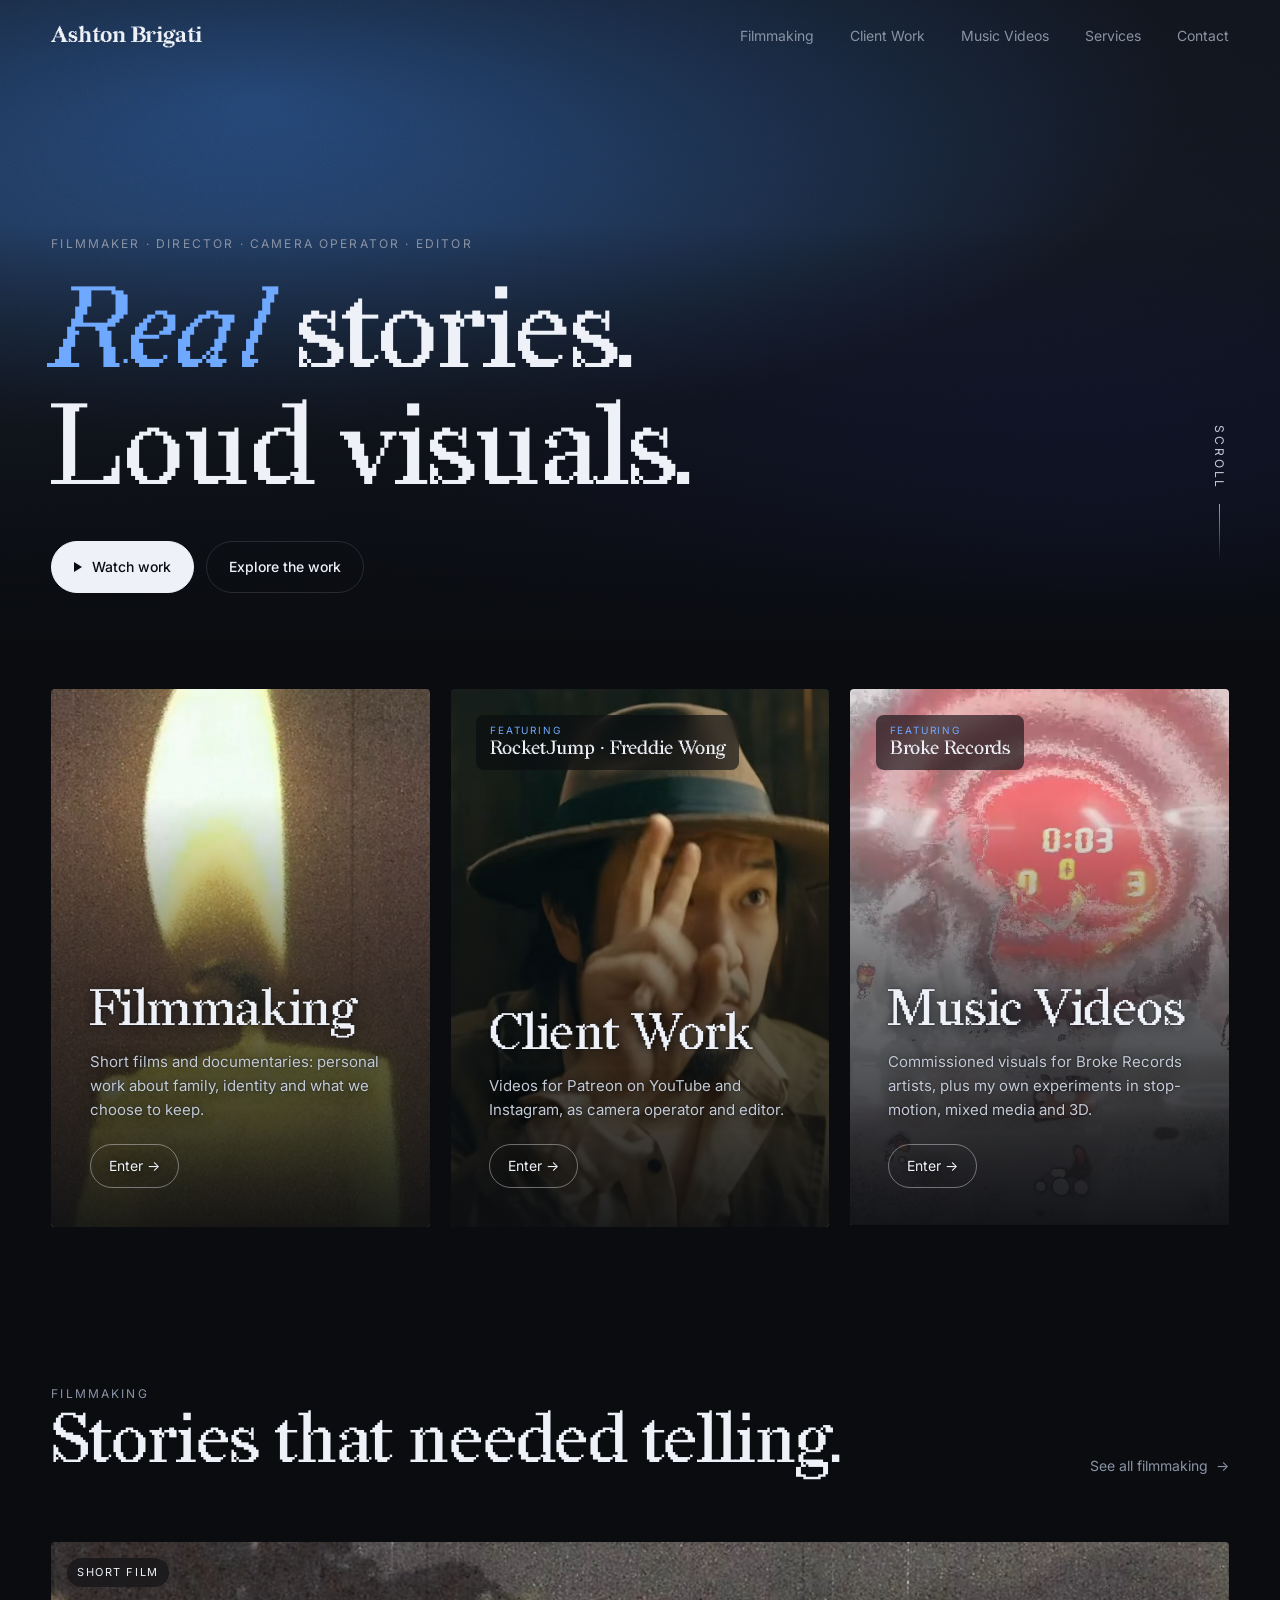
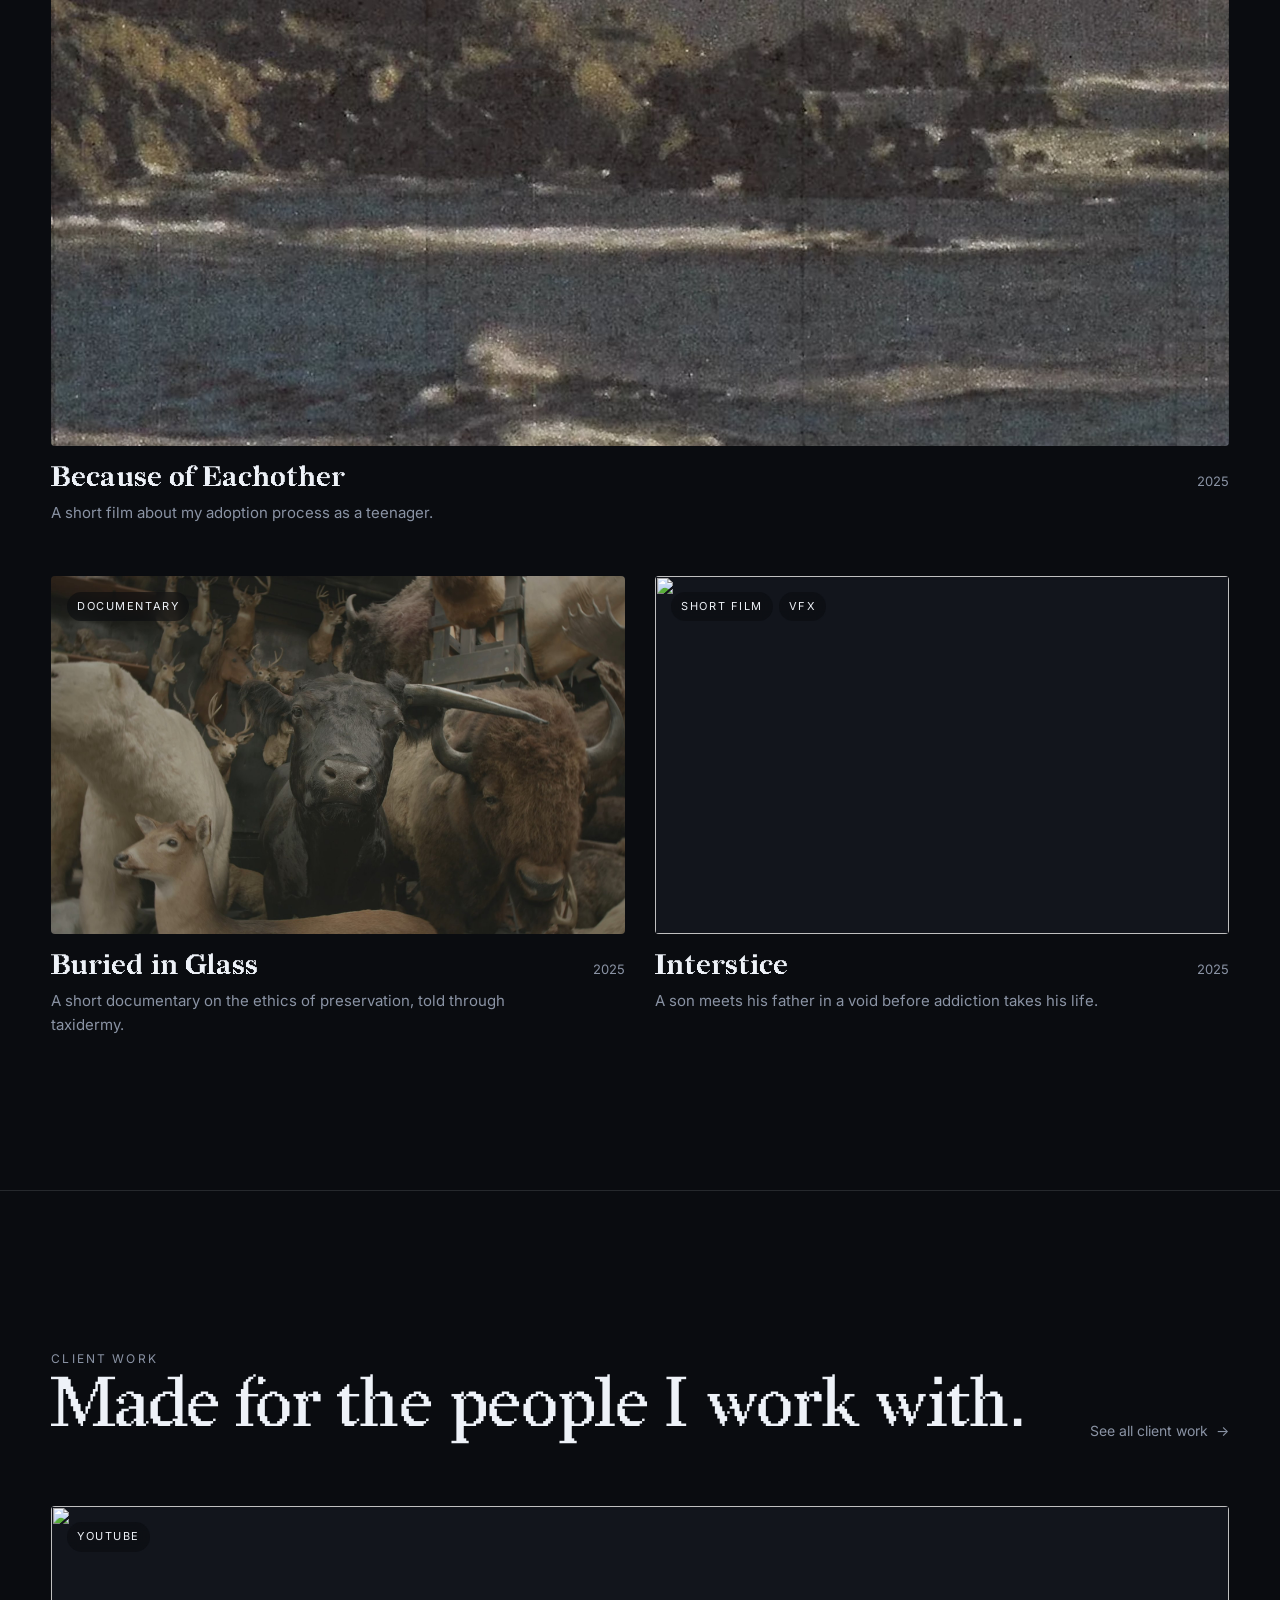
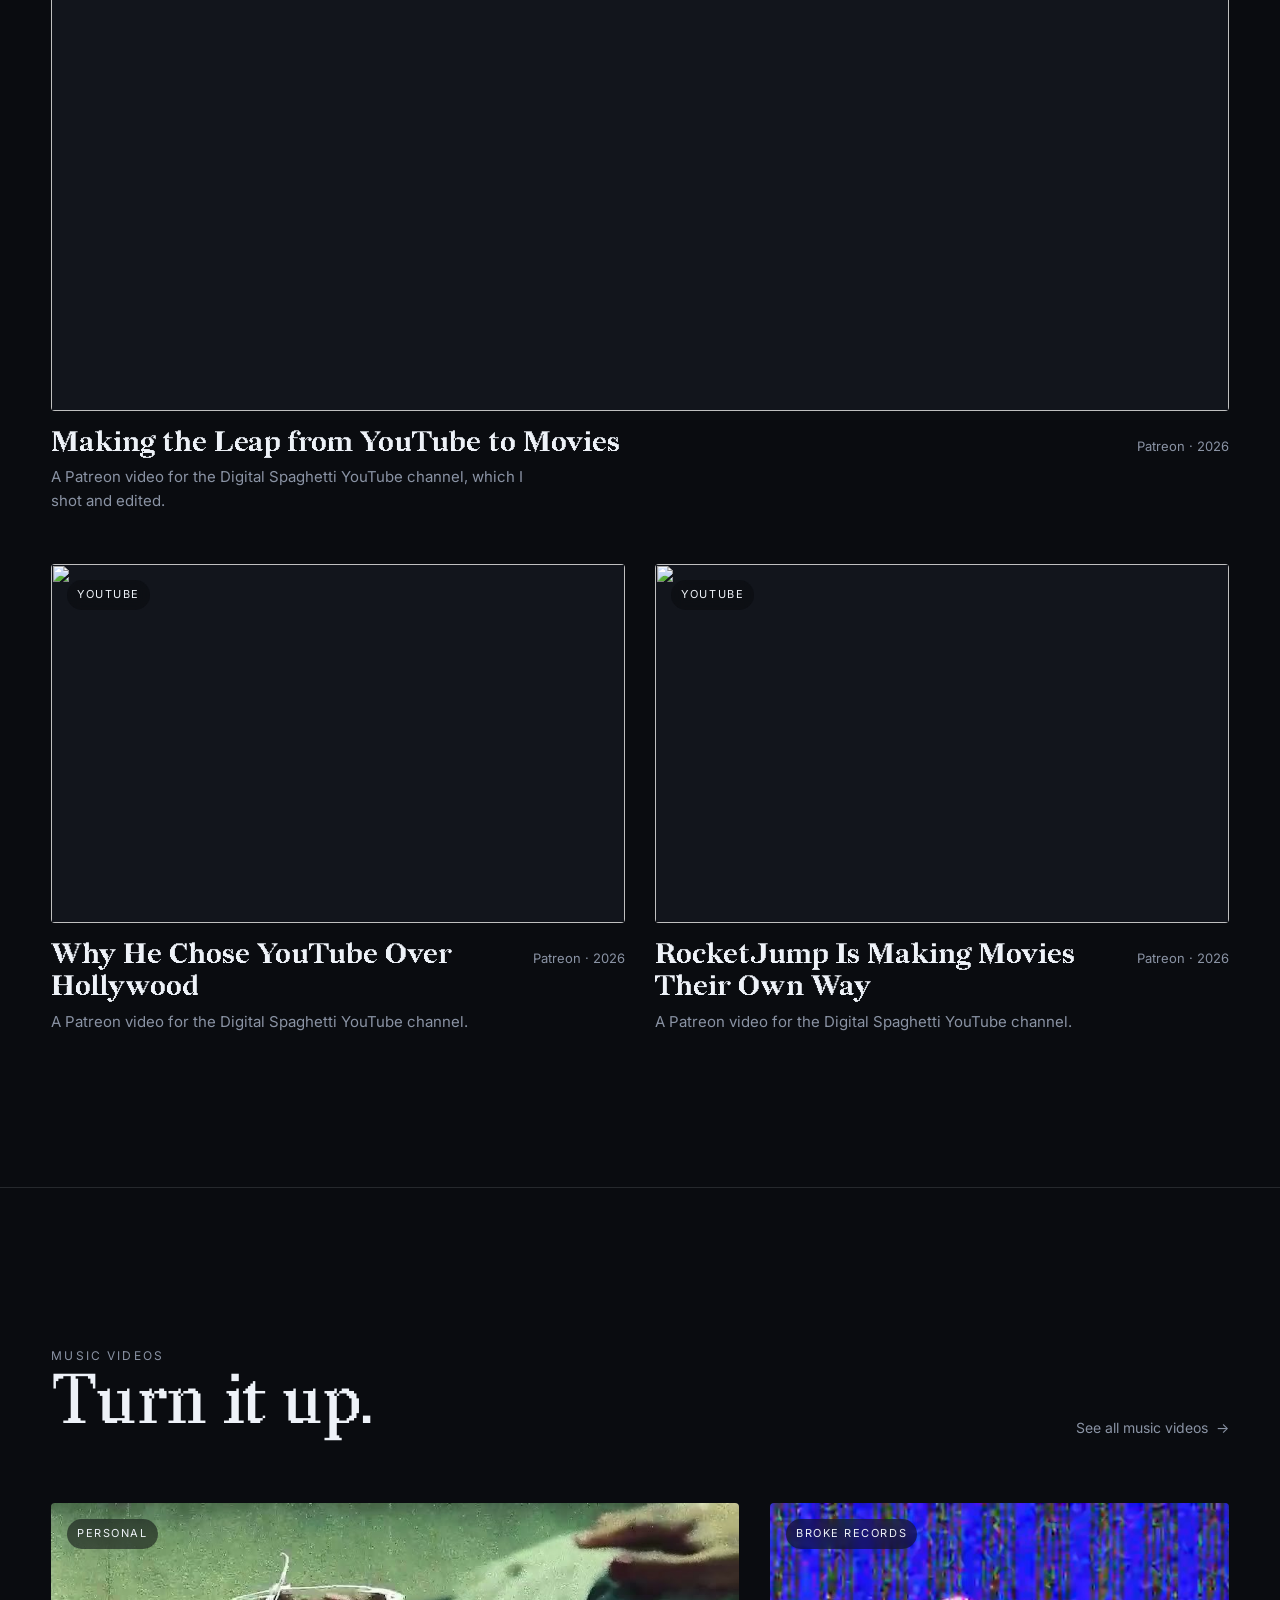
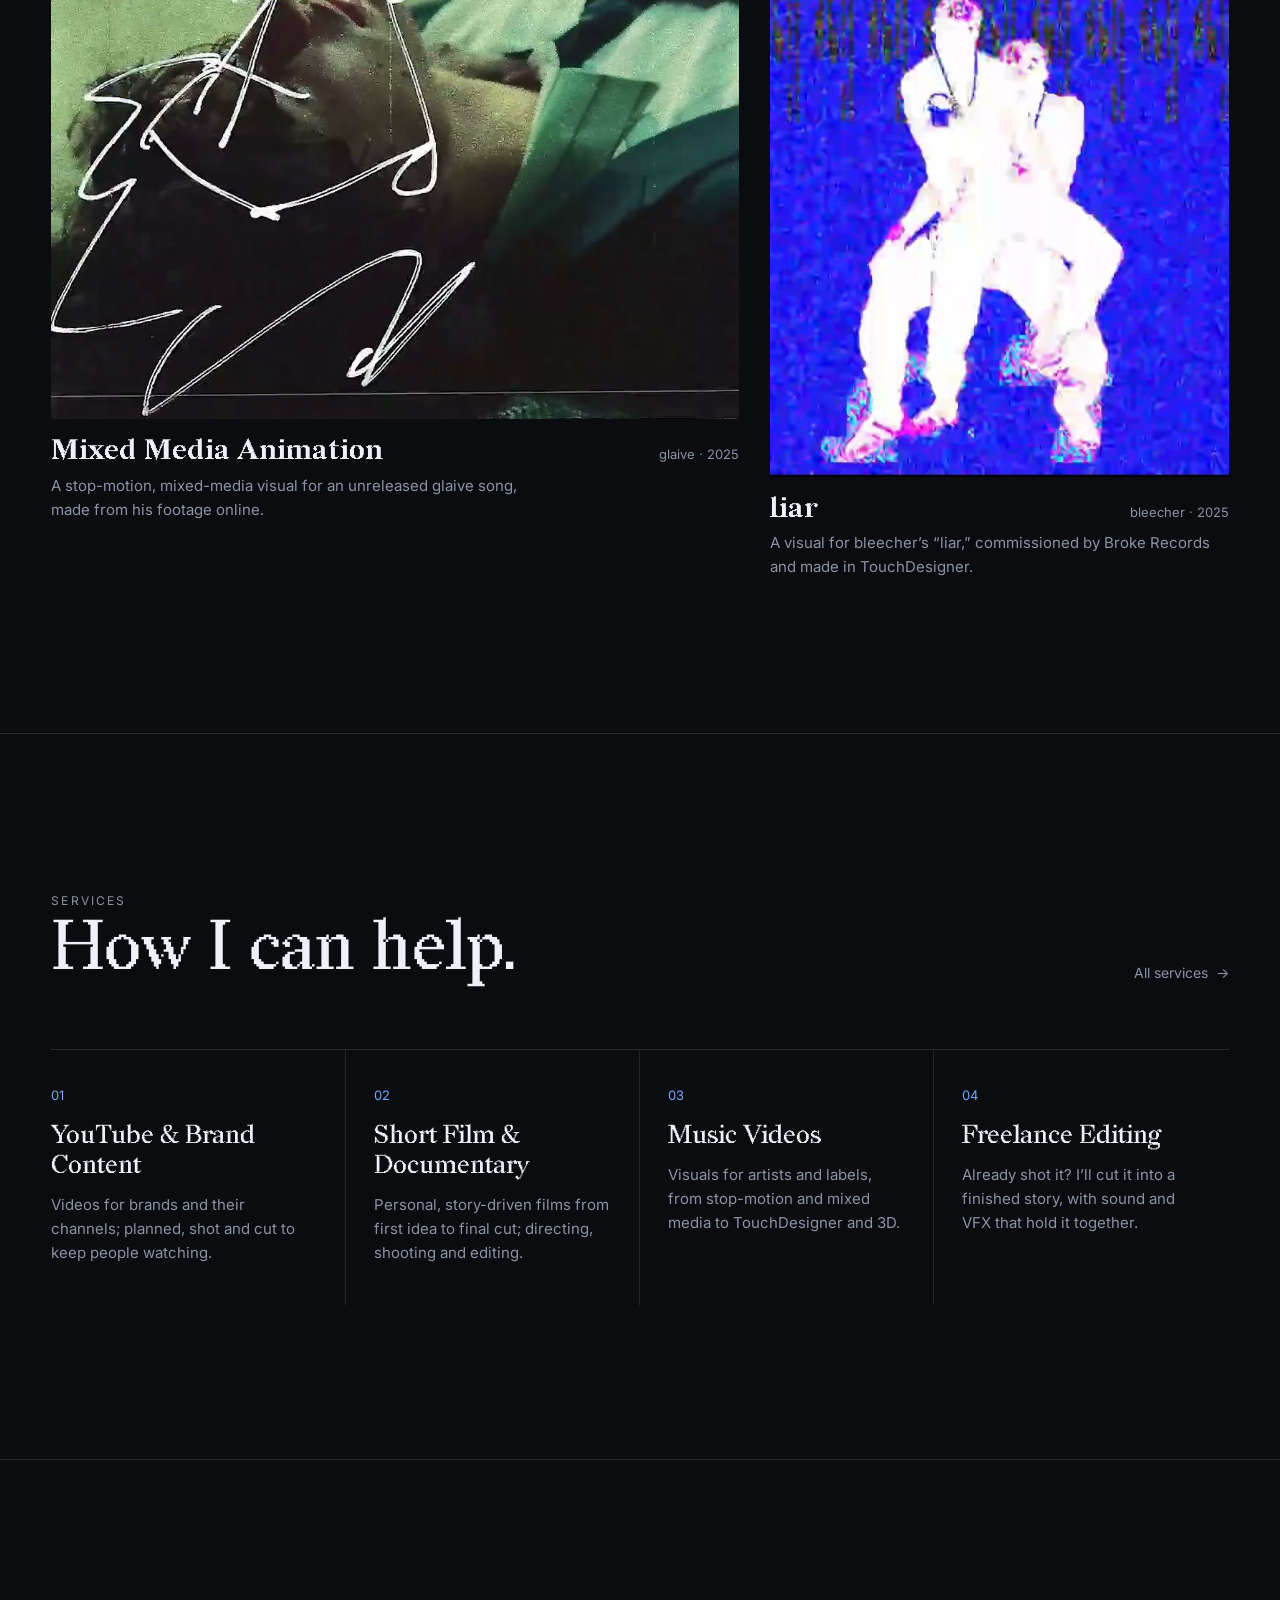
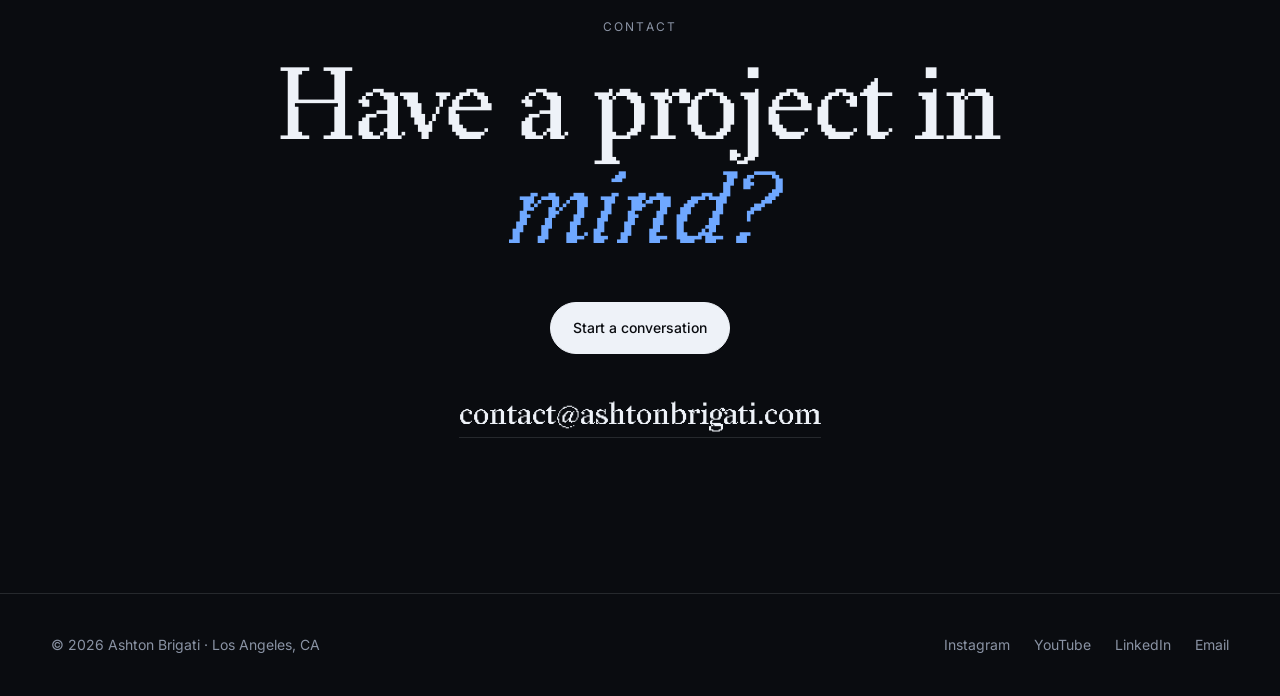
==== commit 13647442: "Version-stamp CSS/JS links so browsers load updates right away Co-Authored-By: Claude Opus 5.5 <nore" ====
--- a/index.html
+++ b/index.html
@@ -38,7 +38,7 @@
   <link rel="preconnect" href="https://fonts.gstatic.com" crossorigin>
   <link href="https://fonts.googleapis.com/css2?family=Inter:wght@400;500&display=swap" rel="stylesheet">
   <link rel="preload" href="fonts/Redaction35-Regular.ttf" as="font" type="font/ttf" crossorigin>
-  <link rel="stylesheet" href="css/site.css?v=18">
+  <link rel="stylesheet" href="css/site.css?v=7b02479">
 </head>
 <body data-page="home">
   <div id="site-header"></div>
@@ -87,7 +87,7 @@
   </section>
 
   <div id="site-footer"></div>
-  <script src="js/content.js?v=18"></script>
-  <script src="js/site.js?v=18"></script>
+  <script src="js/content.js?v=7b02479"></script>
+  <script src="js/site.js?v=7b02479"></script>
 </body>
 </html>
--- a/css/site.css
+++ b/css/site.css
@@ -449,3 +449,7 @@
 .card-media > video { z-index: 2; }
 /* Self-hosted videos in the popup: fit the whole frame on black. */
 .lightbox-frame video { object-fit: contain; background: #000; }
+
+/* Extra tags on cards (e.g. VFX) sit in a row with the category tag */
+.card-tags { position: absolute; left: 16px; top: 16px; z-index: 2; display: flex; gap: 6px; }
+.card-tags .card-tag { position: static; }
